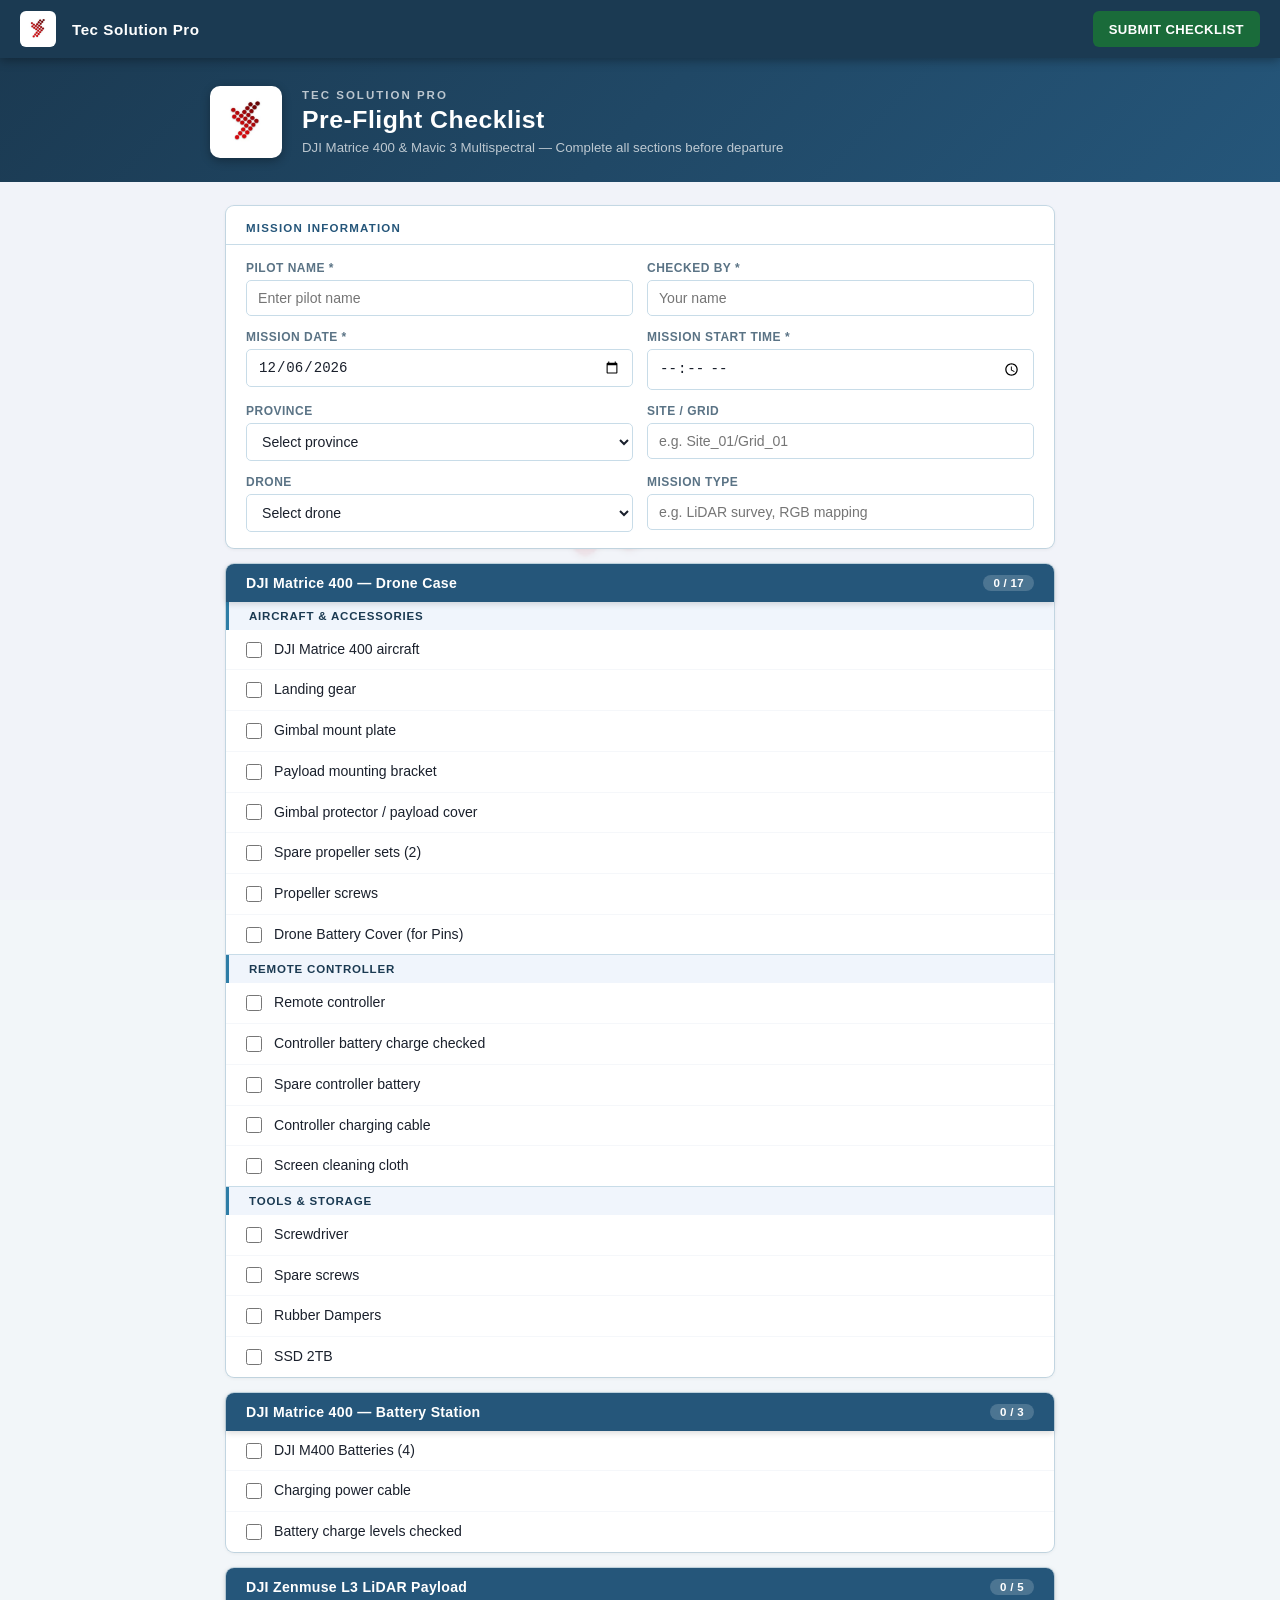
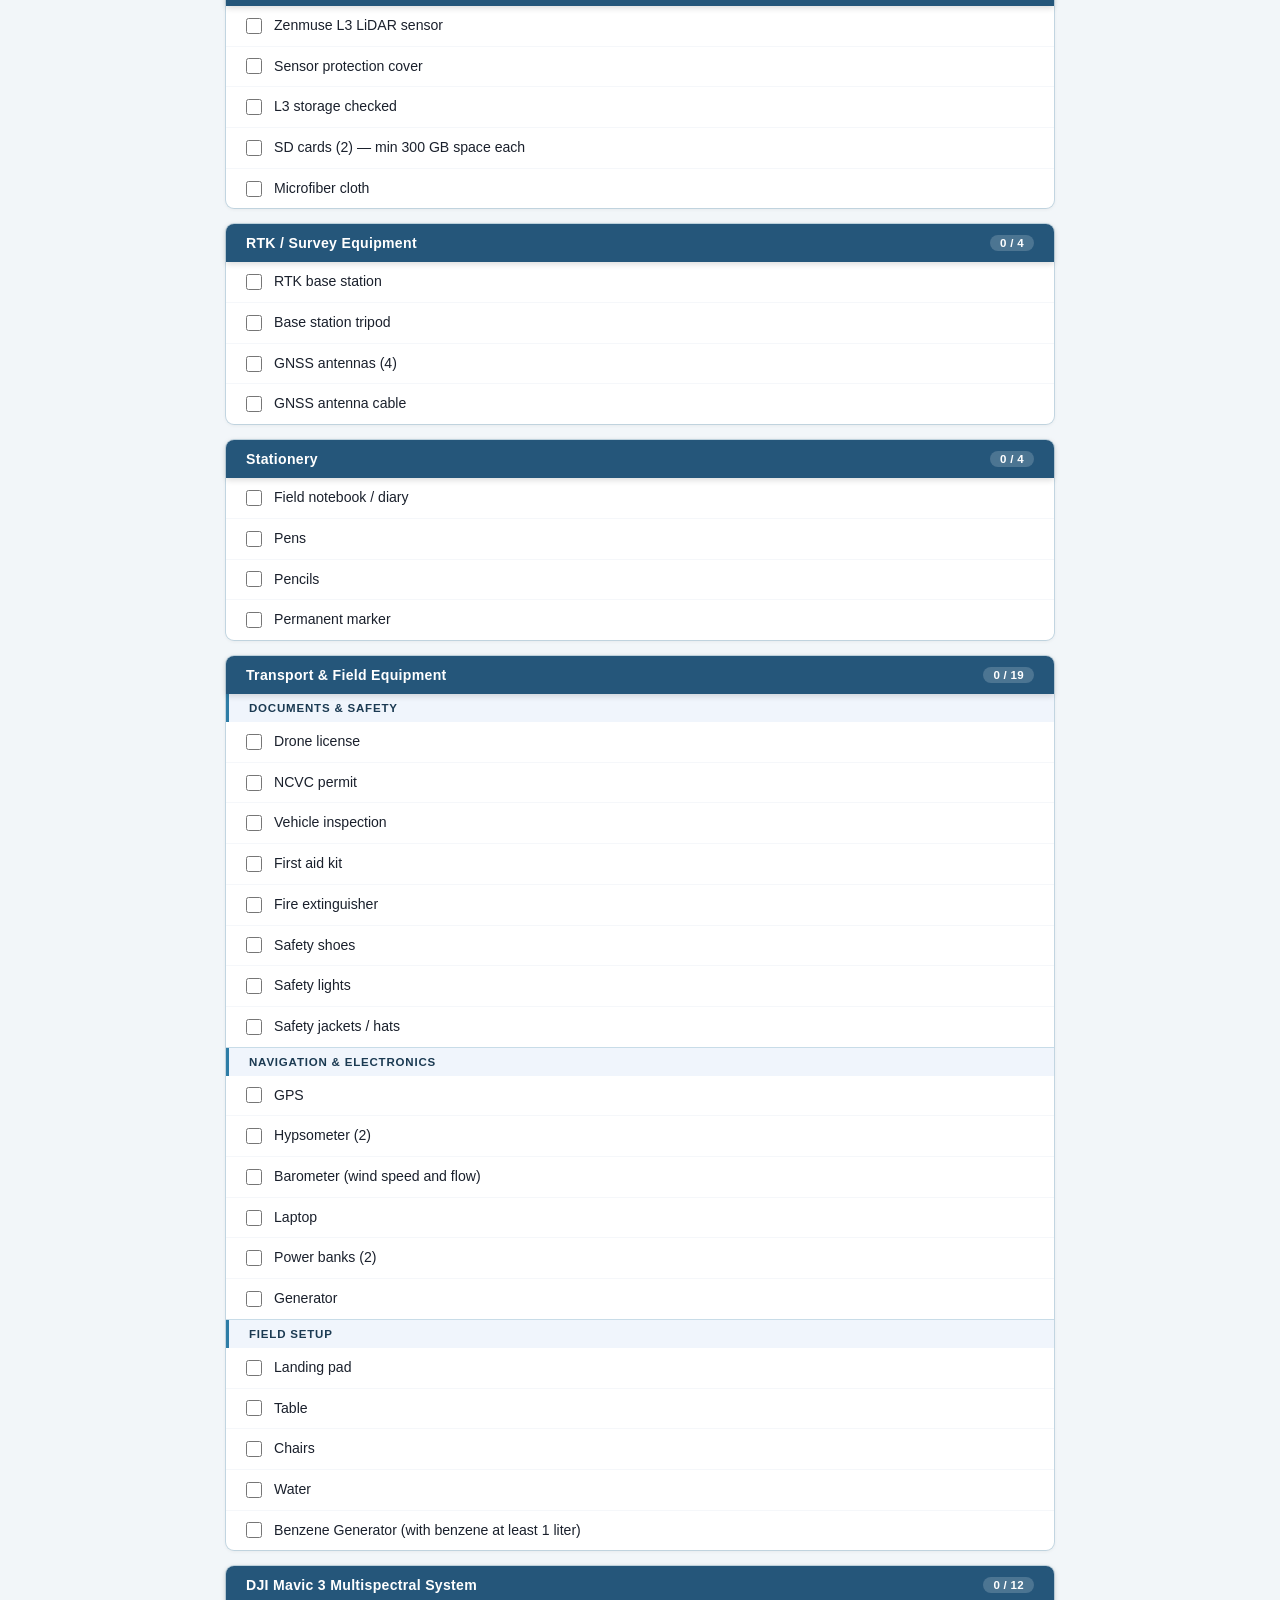
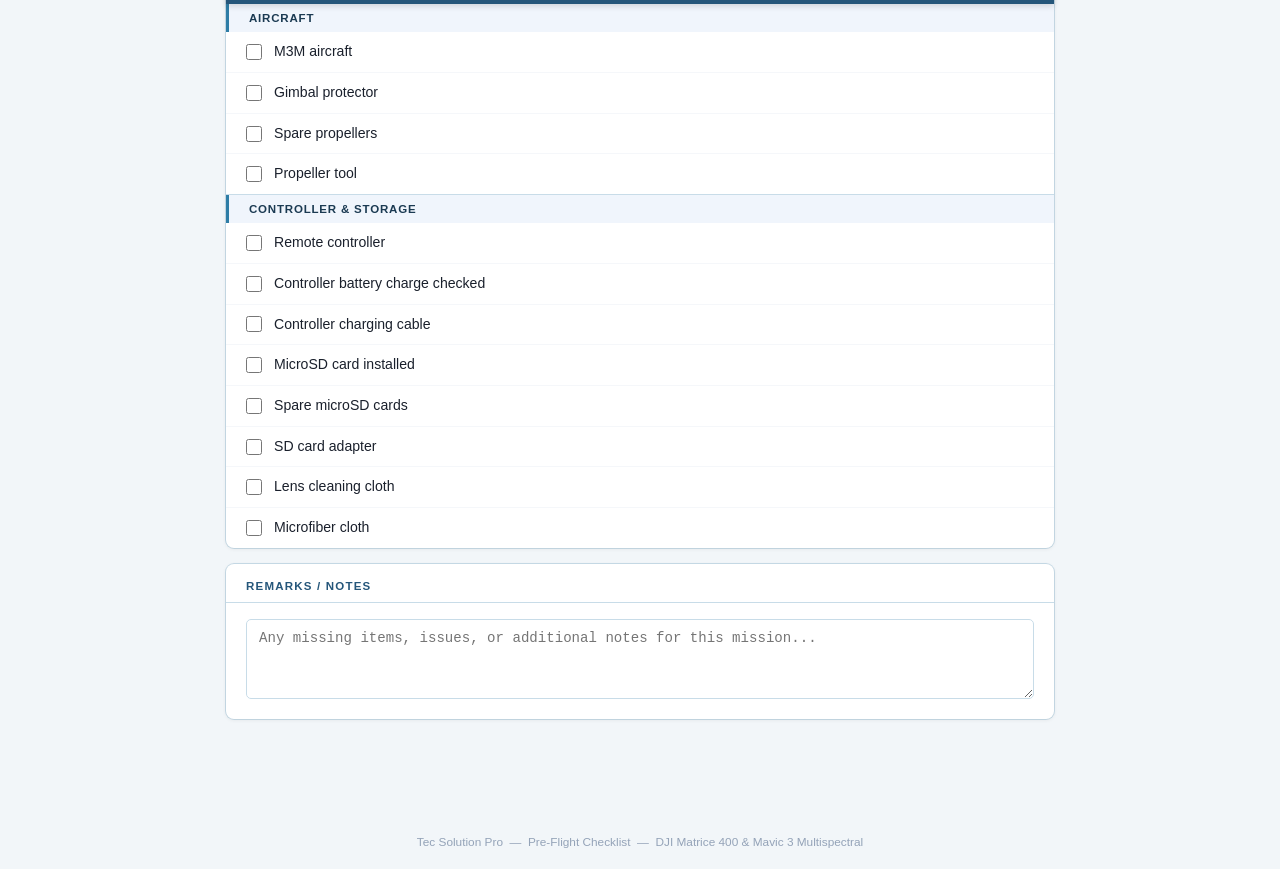
==== index.html @ 71f0ace7 "Fix ribbon submit button overflow on small screens Co-Authored-By: Claude Sonnet 4.6 <noreply@anthro" ====
<!DOCTYPE html>
<html lang="en">
<head>
  <meta charset="UTF-8" />
  <meta name="viewport" content="width=device-width, initial-scale=1.0" />
  <title>Pre-Flight Checklist — Tec Solution Pro</title>
  <style>
    *, *::before, *::after { box-sizing: border-box; margin: 0; padding: 0; }

    :root {
      --navy:   #1b3a52;
      --blue:   #25567a;
      --mid:    #2e7da6;
      --light:  #eef6fb;
      --border: #c8dce8;
      --text:   #1a202c;
      --muted:  #5a7385;
      --green:  #1e7e4a;
      --green-bg: #edfaf3;
      --white:  #ffffff;
      --bg:     #f2f6f9;
      --ribbon-h: 58px;
    }

    body {
      font-family: 'Segoe UI', Arial, sans-serif;
      background-color: var(--bg);
      background-image: url('tec_solution_pro_logo.jpg');
      background-repeat: no-repeat;
      background-position: center center;
      background-attachment: fixed;
      background-size: 380px 380px;
      color: var(--text);
      min-height: 100vh;
      padding-top: var(--ribbon-h);
    }
    body::before {
      content: '';
      position: fixed;
      inset: 0;
      background: rgba(241,244,249,0.93);
      z-index: 0;
      pointer-events: none;
    }

    /* ── Sticky action ribbon ───────────────────────────────────────────────── */
    .ribbon {
      position: fixed;
      top: 0; left: 0; right: 0;
      height: var(--ribbon-h);
      background: var(--navy);
      display: flex;
      align-items: center;
      padding: 0 20px;
      gap: 16px;
      z-index: 1000;
      box-shadow: 0 2px 10px rgba(0,0,0,0.35);
    }
    .ribbon-logo {
      width: 36px; height: 36px;
      border-radius: 6px;
      object-fit: contain;
      background: white;
      padding: 3px;
      flex-shrink: 0;
    }
    .ribbon-company {
      color: white;
      font-size: 0.95rem;
      font-weight: 700;
      letter-spacing: 0.5px;
      white-space: nowrap;
      overflow: hidden;
      text-overflow: ellipsis;
      min-width: 0;
    }
    .ribbon-spacer { flex: 1; min-width: 8px; }
    .ribbon-submit-btn {
      background: #1a6b3a;
      color: white;
      border: none;
      border-radius: 6px;
      padding: 0 16px;
      height: 36px;
      font-size: 0.82rem;
      font-weight: 700;
      letter-spacing: 0.4px;
      cursor: pointer;
      white-space: nowrap;
      transition: background 0.2s;
      flex-shrink: 0;
      text-transform: uppercase;
    }
    .ribbon-submit-btn:hover   { background: #145a30; }
    .ribbon-submit-btn:disabled { background: #475569; cursor: not-allowed; }
    @media (max-width: 480px) {
      .ribbon { padding: 0 12px; gap: 10px; }
      .ribbon-company { display: none; }
      .ribbon-submit-btn { font-size: 0.75rem; padding: 0 12px; }
    }

    /* ── Page header ────────────────────────────────────────────────────────── */
    header {
      background: linear-gradient(135deg, var(--navy) 0%, var(--blue) 100%);
      color: white;
      padding: 28px 24px 24px;
      position: relative;
      z-index: 1;
    }
    .header-inner {
      max-width: 860px;
      margin: 0 auto;
      display: flex;
      align-items: center;
      gap: 20px;
    }
    .header-logo {
      width: 72px; height: 72px;
      border-radius: 10px;
      object-fit: contain;
      background: white;
      padding: 5px;
      box-shadow: 0 3px 10px rgba(0,0,0,0.3);
      flex-shrink: 0;
    }
    .header-text {}
    .header-company {
      font-size: 0.72rem;
      text-transform: uppercase;
      letter-spacing: 2px;
      opacity: 0.7;
      margin-bottom: 4px;
      font-weight: 600;
    }
    .header-title {
      font-size: 1.55rem;
      font-weight: 700;
      letter-spacing: 0.5px;
      line-height: 1.2;
    }
    .header-sub {
      font-size: 0.83rem;
      opacity: 0.7;
      margin-top: 5px;
    }

    /* ── Layout ─────────────────────────────────────────────────────────────── */
    .container {
      max-width: 860px;
      margin: 24px auto;
      padding: 0 16px 56px;
      position: relative;
      z-index: 1;
    }

    /* ── Cards ──────────────────────────────────────────────────────────────── */
    .card {
      background: var(--white);
      border-radius: 8px;
      margin-bottom: 16px;
      box-shadow: 0 1px 4px rgba(0,0,0,0.07), 0 0 0 1px var(--border);
      overflow: visible;
    }
    /* clip rounded corners on first and last children instead */
    .card > :first-child { border-radius: 8px 8px 0 0; overflow: hidden; }
    .card > :last-child  { border-radius: 0 0 8px 8px; overflow: hidden; }
    .card > :only-child  { border-radius: 8px; }
    .card-title {
      font-size: 0.72rem;
      text-transform: uppercase;
      letter-spacing: 1.2px;
      color: var(--blue);
      font-weight: 700;
      padding: 16px 20px 10px;
      border-bottom: 1px solid var(--border);
    }
    .card-body { padding: 16px 20px; }

    /* ── Mission info grid ──────────────────────────────────────────────────── */
    .form-grid {
      display: grid;
      grid-template-columns: 1fr 1fr;
      gap: 14px;
    }
    @media (max-width: 560px) { .form-grid { grid-template-columns: 1fr; } }
    .form-group { display: flex; flex-direction: column; gap: 5px; }
    .form-group label {
      font-size: 0.75rem;
      font-weight: 600;
      color: var(--muted);
      text-transform: uppercase;
      letter-spacing: 0.5px;
    }
    .form-group input,
    .form-group select,
    .form-group textarea {
      padding: 9px 11px;
      border: 1.5px solid var(--border);
      border-radius: 5px;
      font-size: 0.88rem;
      color: var(--text);
      background: white;
      transition: border-color 0.15s, box-shadow 0.15s;
      width: 100%;
    }
    .form-group input:focus,
    .form-group select:focus,
    .form-group textarea:focus {
      outline: none;
      border-color: var(--mid);
      box-shadow: 0 0 0 3px rgba(37,99,168,0.1);
    }

    /* ── Section header ─────────────────────────────────────────────────────── */
    .section-header {
      background: var(--blue);
      color: white;
      padding: 11px 20px;
      font-size: 0.88rem;
      font-weight: 700;
      letter-spacing: 0.3px;
      display: flex;
      align-items: center;
      gap: 10px;
      position: sticky;
      top: var(--ribbon-h);
      z-index: 10;
      box-shadow: 0 2px 6px rgba(0,0,0,0.15);
    }
    .section-counter {
      margin-left: auto;
      background: rgba(255,255,255,0.18);
      border-radius: 20px;
      padding: 2px 10px;
      font-size: 0.72rem;
      font-weight: 600;
      letter-spacing: 0.3px;
    }
    .section-counter.complete { background: rgba(34,197,94,0.35); }

    /* ── Sub-section ────────────────────────────────────────────────────────── */
    .subsection { border-bottom: 1px solid var(--border); }
    .subsection:last-child { border-bottom: none; }
    .subsection-title {
      background: #f0f5fc;
      color: var(--navy);
      font-size: 0.72rem;
      font-weight: 700;
      text-transform: uppercase;
      letter-spacing: 0.8px;
      padding: 8px 20px;
      border-left: 3px solid var(--mid);
    }

    /* ── Checklist item ─────────────────────────────────────────────────────── */
    .check-item {
      display: flex;
      align-items: center;
      gap: 12px;
      padding: 10px 20px;
      border-bottom: 1px solid #f5f7fa;
      cursor: pointer;
      transition: background 0.1s;
      user-select: none;
    }
    .check-item:last-child { border-bottom: none; }
    .check-item:hover { background: #f8fafd; }
    .check-item input[type="checkbox"] {
      width: 16px; height: 16px;
      accent-color: var(--blue);
      cursor: pointer;
      flex-shrink: 0;
    }
    .check-item span {
      font-size: 0.88rem;
      line-height: 1.4;
      color: var(--text);
    }
    .check-item input[type="checkbox"]:checked ~ span {
      text-decoration: line-through;
      color: #94a3b8;
    }

    /* ── Remarks ────────────────────────────────────────────────────────────── */
    .remarks-card textarea {
      width: 100%;
      padding: 10px 12px;
      border: 1.5px solid var(--border);
      border-radius: 5px;
      font-size: 0.88rem;
      resize: vertical;
      min-height: 80px;
    }
    .remarks-card textarea:focus {
      outline: none;
      border-color: var(--mid);
      box-shadow: 0 0 0 3px rgba(37,99,168,0.1);
    }

    /* ── Success banner ─────────────────────────────────────────────────────── */
    #success-msg {
      display: none;
      background: var(--green-bg);
      border: 1.5px solid #86efac;
      border-radius: 8px;
      padding: 20px 24px;
      text-align: center;
      color: var(--green);
      font-weight: 600;
      font-size: 1rem;
      margin-top: 12px;
    }

    footer {
      text-align: center;
      font-size: 0.74rem;
      color: #94a3b8;
      padding: 20px;
      position: relative;
      z-index: 1;
    }
  </style>
</head>
<body>

<!-- ══════════════ STICKY RIBBON ══════════════ -->
<div class="ribbon">
  <img src="tec_solution_pro_logo.jpg" alt="Logo" class="ribbon-logo" />
  <span class="ribbon-company">Tec Solution Pro</span>
  <div class="ribbon-spacer"></div>
  <button type="button" class="ribbon-submit-btn" id="ribbon-submit-btn">Submit Checklist</button>
</div>

<!-- ══════════════ PAGE HEADER ══════════════ -->
<header>
  <div class="header-inner">
    <img src="tec_solution_pro_logo.jpg" alt="Tec Solution Pro" class="header-logo" />
    <div class="header-text">
      <div class="header-company">Tec Solution Pro</div>
      <div class="header-title">Pre-Flight Checklist</div>
      <div class="header-sub">DJI Matrice 400 &amp; Mavic 3 Multispectral — Complete all sections before departure</div>
    </div>
  </div>
</header>

<!-- ══════════════ FORM ══════════════ -->
<form id="checklist-form" action="https://formsubmit.co/ajax/msanthosh@tecsolutiongroup.com" method="POST">
<div class="container">

  <!-- Mission Info -->
  <div class="card">
    <div class="card-title">Mission Information</div>
    <div class="card-body">
      <div class="form-grid">
        <div class="form-group">
          <label for="pilot-name">Pilot Name *</label>
          <input type="text" id="pilot-name" name="pilot_name" required placeholder="Enter pilot name" />
        </div>
        <div class="form-group">
          <label for="team-member">Checked By *</label>
          <input type="text" id="team-member" name="checked_by" required placeholder="Your name" />
        </div>
        <div class="form-group">
          <label for="mission-date">Mission Date *</label>
          <input type="date" id="mission-date" name="mission_date" required />
        </div>
        <div class="form-group">
          <label for="mission-start-time">Mission Start Time *</label>
          <input type="time" id="mission-start-time" name="mission_start_time" required />
        </div>
        <div class="form-group">
          <label for="province">Province</label>
          <select id="province" name="province">
            <option value="">Select province</option>
            <option>Riyadh</option>
            <option>Makkah (Mecca)</option>
            <option>Madinah (Medina)</option>
            <option>Eastern Province</option>
            <option>Asir</option>
            <option>Tabuk</option>
            <option>Hail</option>
            <option>Northern Borders</option>
            <option>Jizan</option>
            <option>Najran</option>
            <option>Al-Bahah</option>
            <option>Al-Jawf</option>
            <option>Al-Qassim</option>
          </select>
        </div>
        <div class="form-group">
          <label for="site-grid">Site / Grid</label>
          <input type="text" id="site-grid" name="site_grid" placeholder="e.g. Site_01/Grid_01" />
        </div>
        <div class="form-group">
          <label for="drone-type">Drone</label>
          <select id="drone-type" name="drone_type">
            <option value="">Select drone</option>
            <option>DJI Matrice 400</option>
            <option>DJI Mavic 3 Multispectral</option>
            <option>Both</option>
          </select>
        </div>
        <div class="form-group">
          <label for="mission-type">Mission Type</label>
          <input type="text" id="mission-type" name="mission_type" placeholder="e.g. LiDAR survey, RGB mapping" />
        </div>
      </div>
    </div>
  </div>

  <!-- SECTION 1: DJI Matrice 400 -->
  <div class="card">
    <div class="section-header">
      DJI Matrice 400 — Drone Case
      <span class="section-counter" id="ctr-m400">0/0</span>
    </div>
    <div class="subsection">
      <div class="subsection-title">Aircraft &amp; Accessories</div>
      <label class="check-item"><input type="checkbox" name="m400_aircraft" value="checked" /><span>DJI Matrice 400 aircraft</span></label>
      <label class="check-item"><input type="checkbox" name="m400_landing_gear" value="checked" /><span>Landing gear</span></label>
      <label class="check-item"><input type="checkbox" name="m400_gimbal_mount" value="checked" /><span>Gimbal mount plate</span></label>
      <label class="check-item"><input type="checkbox" name="m400_payload_bracket" value="checked" /><span>Payload mounting bracket</span></label>
      <label class="check-item"><input type="checkbox" name="m400_gimbal_protector" value="checked" /><span>Gimbal protector / payload cover</span></label>
      <label class="check-item"><input type="checkbox" name="m400_spare_props" value="checked" /><span>Spare propeller sets (2)</span></label>
      <label class="check-item"><input type="checkbox" name="m400_prop_screws" value="checked" /><span>Propeller screws</span></label>
      <label class="check-item"><input type="checkbox" name="m400_battery_cover" value="checked" /><span>Drone Battery Cover (for Pins)</span></label>
    </div>
    <div class="subsection">
      <div class="subsection-title">Remote Controller</div>
      <label class="check-item"><input type="checkbox" name="m400_rc" value="checked" /><span>Remote controller</span></label>
      <label class="check-item"><input type="checkbox" name="m400_rc_batt_checked" value="checked" /><span>Controller battery charge checked</span></label>
      <label class="check-item"><input type="checkbox" name="m400_rc_spare_batt" value="checked" /><span>Spare controller battery</span></label>
      <label class="check-item"><input type="checkbox" name="m400_rc_cable" value="checked" /><span>Controller charging cable</span></label>
      <label class="check-item"><input type="checkbox" name="m400_screen_cloth" value="checked" /><span>Screen cleaning cloth</span></label>
    </div>
    <div class="subsection">
      <div class="subsection-title">Tools &amp; Storage</div>
      <label class="check-item"><input type="checkbox" name="m400_screwdriver" value="checked" /><span>Screwdriver</span></label>
      <label class="check-item"><input type="checkbox" name="m400_spare_screws" value="checked" /><span>Spare screws</span></label>
      <label class="check-item"><input type="checkbox" name="m400_dampers" value="checked" /><span>Rubber Dampers</span></label>
      <label class="check-item"><input type="checkbox" name="m400_ssd" value="checked" /><span>SSD 2TB</span></label>
    </div>
  </div>

  <!-- SECTION 2: Battery Station -->
  <div class="card">
    <div class="section-header">
      DJI Matrice 400 — Battery Station
      <span class="section-counter" id="ctr-batt">0/0</span>
    </div>
    <label class="check-item"><input type="checkbox" name="batt_m400_batteries" value="checked" /><span>DJI M400 Batteries (4)</span></label>
    <label class="check-item"><input type="checkbox" name="batt_power_cable" value="checked" /><span>Charging power cable</span></label>
    <label class="check-item"><input type="checkbox" name="batt_charge_checked" value="checked" /><span>Battery charge levels checked</span></label>
  </div>

  <!-- SECTION 3: Zenmuse L3 -->
  <div class="card">
    <div class="section-header">
      DJI Zenmuse L3 LiDAR Payload
      <span class="section-counter" id="ctr-l3">0/0</span>
    </div>
    <label class="check-item"><input type="checkbox" name="l3_sensor" value="checked" /><span>Zenmuse L3 LiDAR sensor</span></label>
    <label class="check-item"><input type="checkbox" name="l3_cover" value="checked" /><span>Sensor protection cover</span></label>
    <label class="check-item"><input type="checkbox" name="l3_storage_checked" value="checked" /><span>L3 storage checked</span></label>
    <label class="check-item"><input type="checkbox" name="l3_sdcards" value="checked" /><span>SD cards (2) — min 300 GB space each</span></label>
    <label class="check-item"><input type="checkbox" name="l3_cloth" value="checked" /><span>Microfiber cloth</span></label>
  </div>

  <!-- SECTION 4: RTK -->
  <div class="card">
    <div class="section-header">
      RTK / Survey Equipment
      <span class="section-counter" id="ctr-rtk">0/0</span>
    </div>
    <label class="check-item"><input type="checkbox" name="rtk_base" value="checked" /><span>RTK base station</span></label>
    <label class="check-item"><input type="checkbox" name="rtk_tripod" value="checked" /><span>Base station tripod</span></label>
    <label class="check-item"><input type="checkbox" name="rtk_antennas" value="checked" /><span>GNSS antennas (4)</span></label>
    <label class="check-item"><input type="checkbox" name="rtk_cable" value="checked" /><span>GNSS antenna cable</span></label>
  </div>

  <!-- SECTION 5: Stationery -->
  <div class="card">
    <div class="section-header">
      Stationery
      <span class="section-counter" id="ctr-stat">0/0</span>
    </div>
    <label class="check-item"><input type="checkbox" name="stat_notebook" value="checked" /><span>Field notebook / diary</span></label>
    <label class="check-item"><input type="checkbox" name="stat_pens" value="checked" /><span>Pens</span></label>
    <label class="check-item"><input type="checkbox" name="stat_pencils" value="checked" /><span>Pencils</span></label>
    <label class="check-item"><input type="checkbox" name="stat_marker" value="checked" /><span>Permanent marker</span></label>
  </div>

  <!-- SECTION 6: Transport -->
  <div class="card">
    <div class="section-header">
      Transport &amp; Field Equipment
      <span class="section-counter" id="ctr-trans">0/0</span>
    </div>
    <div class="subsection">
      <div class="subsection-title">Documents &amp; Safety</div>
      <label class="check-item"><input type="checkbox" name="trans_drone_license" value="checked" /><span>Drone license</span></label>
      <label class="check-item"><input type="checkbox" name="trans_ncvc_permit" value="checked" /><span>NCVC permit</span></label>
      <label class="check-item"><input type="checkbox" name="trans_vehicle_inspection" value="checked" /><span>Vehicle inspection</span></label>
      <label class="check-item"><input type="checkbox" name="trans_first_aid" value="checked" /><span>First aid kit</span></label>
      <label class="check-item"><input type="checkbox" name="trans_fire_ext" value="checked" /><span>Fire extinguisher</span></label>
      <label class="check-item"><input type="checkbox" name="trans_safety_shoes" value="checked" /><span>Safety shoes</span></label>
      <label class="check-item"><input type="checkbox" name="trans_safety_lights" value="checked" /><span>Safety lights</span></label>
      <label class="check-item"><input type="checkbox" name="trans_safety_jacket" value="checked" /><span>Safety jackets / hats</span></label>
    </div>
    <div class="subsection">
      <div class="subsection-title">Navigation &amp; Electronics</div>
      <label class="check-item"><input type="checkbox" name="trans_gps" value="checked" /><span>GPS</span></label>
      <label class="check-item"><input type="checkbox" name="trans_hypsometer" value="checked" /><span>Hypsometer (2)</span></label>
      <label class="check-item"><input type="checkbox" name="trans_barometer" value="checked" /><span>Barometer (wind speed and flow)</span></label>
      <label class="check-item"><input type="checkbox" name="trans_laptop" value="checked" /><span>Laptop</span></label>
      <label class="check-item"><input type="checkbox" name="trans_power_banks" value="checked" /><span>Power banks (2)</span></label>
      <label class="check-item"><input type="checkbox" name="trans_generator" value="checked" /><span>Generator</span></label>
    </div>
    <div class="subsection">
      <div class="subsection-title">Field Setup</div>
      <label class="check-item"><input type="checkbox" name="trans_landing_pad" value="checked" /><span>Landing pad</span></label>
      <label class="check-item"><input type="checkbox" name="trans_table" value="checked" /><span>Table</span></label>
      <label class="check-item"><input type="checkbox" name="trans_chairs" value="checked" /><span>Chairs</span></label>
      <label class="check-item"><input type="checkbox" name="trans_water" value="checked" /><span>Water</span></label>
      <label class="check-item"><input type="checkbox" name="trans_benzene_generator" value="checked" /><span>Benzene Generator (with benzene at least 1 liter)</span></label>
    </div>
  </div>

  <!-- SECTION 7: Mavic 3 Multispectral -->
  <div class="card">
    <div class="section-header">
      DJI Mavic 3 Multispectral System
      <span class="section-counter" id="ctr-m3m">0/0</span>
    </div>
    <div class="subsection">
      <div class="subsection-title">Aircraft</div>
      <label class="check-item"><input type="checkbox" name="m3m_aircraft" value="checked" /><span>M3M aircraft</span></label>
      <label class="check-item"><input type="checkbox" name="m3m_gimbal_protector" value="checked" /><span>Gimbal protector</span></label>
      <label class="check-item"><input type="checkbox" name="m3m_spare_props" value="checked" /><span>Spare propellers</span></label>
      <label class="check-item"><input type="checkbox" name="m3m_prop_tool" value="checked" /><span>Propeller tool</span></label>
    </div>
    <div class="subsection">
      <div class="subsection-title">Controller &amp; Storage</div>
      <label class="check-item"><input type="checkbox" name="m3m_rc" value="checked" /><span>Remote controller</span></label>
      <label class="check-item"><input type="checkbox" name="m3m_rc_batt_checked" value="checked" /><span>Controller battery charge checked</span></label>
      <label class="check-item"><input type="checkbox" name="m3m_rc_cable" value="checked" /><span>Controller charging cable</span></label>
      <label class="check-item"><input type="checkbox" name="m3m_microsd_installed" value="checked" /><span>MicroSD card installed</span></label>
      <label class="check-item"><input type="checkbox" name="m3m_spare_microsd" value="checked" /><span>Spare microSD cards</span></label>
      <label class="check-item"><input type="checkbox" name="m3m_sd_adapter" value="checked" /><span>SD card adapter</span></label>
      <label class="check-item"><input type="checkbox" name="m3m_lens_cloth" value="checked" /><span>Lens cleaning cloth</span></label>
      <label class="check-item"><input type="checkbox" name="m3m_microfiber" value="checked" /><span>Microfiber cloth</span></label>
    </div>
  </div>

  <!-- Remarks -->
  <div class="card remarks-card">
    <div class="card-title">Remarks / Notes</div>
    <div class="card-body">
      <textarea name="remarks" placeholder="Any missing items, issues, or additional notes for this mission..."></textarea>
    </div>
  </div>

  <div id="success-msg">Checklist submitted successfully. Safe flying.</div>

</div><!-- /container -->
</form>

<footer>Tec Solution Pro &nbsp;&mdash;&nbsp; Pre-Flight Checklist &nbsp;&mdash;&nbsp; DJI Matrice 400 &amp; Mavic 3 Multispectral</footer>

<script>
  const allBoxes = document.querySelectorAll('input[type="checkbox"]');

  function updateProgress() {}

  const sectionDefs = [
    { ctr: 'ctr-m400',  idx: 1 },
    { ctr: 'ctr-batt',  idx: 2 },
    { ctr: 'ctr-l3',    idx: 3 },
    { ctr: 'ctr-rtk',   idx: 4 },
    { ctr: 'ctr-stat',  idx: 5 },
    { ctr: 'ctr-trans', idx: 6 },
    { ctr: 'ctr-m3m',   idx: 7 },
  ];

  const cards = document.querySelectorAll('.card');

  function updateSectionCounters() {
    sectionDefs.forEach(({ ctr, idx }) => {
      const el   = document.getElementById(ctr);
      const card = cards[idx];
      if (!el || !card) return;
      const boxes   = card.querySelectorAll('input[type="checkbox"]');
      const checked = card.querySelectorAll('input[type="checkbox"]:checked');
      el.textContent = `${checked.length} / ${boxes.length}`;
      el.className = 'section-counter' + (checked.length === boxes.length && boxes.length > 0 ? ' complete' : '');
    });
  }

  allBoxes.forEach(cb => cb.addEventListener('change', () => {
    updateProgress();
    updateSectionCounters();
  }));

  updateProgress();
  updateSectionCounters();

  document.getElementById('mission-date').value = new Date().toISOString().split('T')[0];

  // Submit handler (ribbon button triggers form submit)
  document.getElementById('ribbon-submit-btn').addEventListener('click', () => {
    document.getElementById('checklist-form').dispatchEvent(new Event('submit', { cancelable: true, bubbles: true }));
  });

  const form = document.getElementById('checklist-form');
  form.addEventListener('submit', async function(e) {
    e.preventDefault();
    const btn = document.getElementById('ribbon-submit-btn');
    btn.textContent = 'Submitting...';
    btn.disabled = true;

    const data = {};
    new FormData(form).forEach((val, key) => {
      data[key] = data[key] ? data[key] + ', ' + val : val;
    });
    data['_subject'] = 'Pre-Flight Checklist — ' + (data['site_grid'] || '') + ' | ' + (data['mission_date'] || '');
    data['_template'] = 'table';
    data['_captcha']  = 'false';

    try {
      const res  = await fetch(form.action, {
        method: 'POST',
        body: JSON.stringify(data),
        headers: { 'Content-Type': 'application/json', 'Accept': 'application/json' }
      });
      const json = await res.json();
      if (json.success === 'true' || json.success === true || res.ok) {
        document.getElementById('success-msg').style.display = 'block';
        btn.textContent = 'Submitted';
        window.scrollTo({ top: document.body.scrollHeight, behavior: 'smooth' });
      } else {
        btn.textContent = 'Submission Failed — Retry';
        btn.disabled = false;
      }
    } catch {
      btn.textContent = 'Network Error — Retry';
      btn.disabled = false;
    }
  });
</script>
</body>
</html>
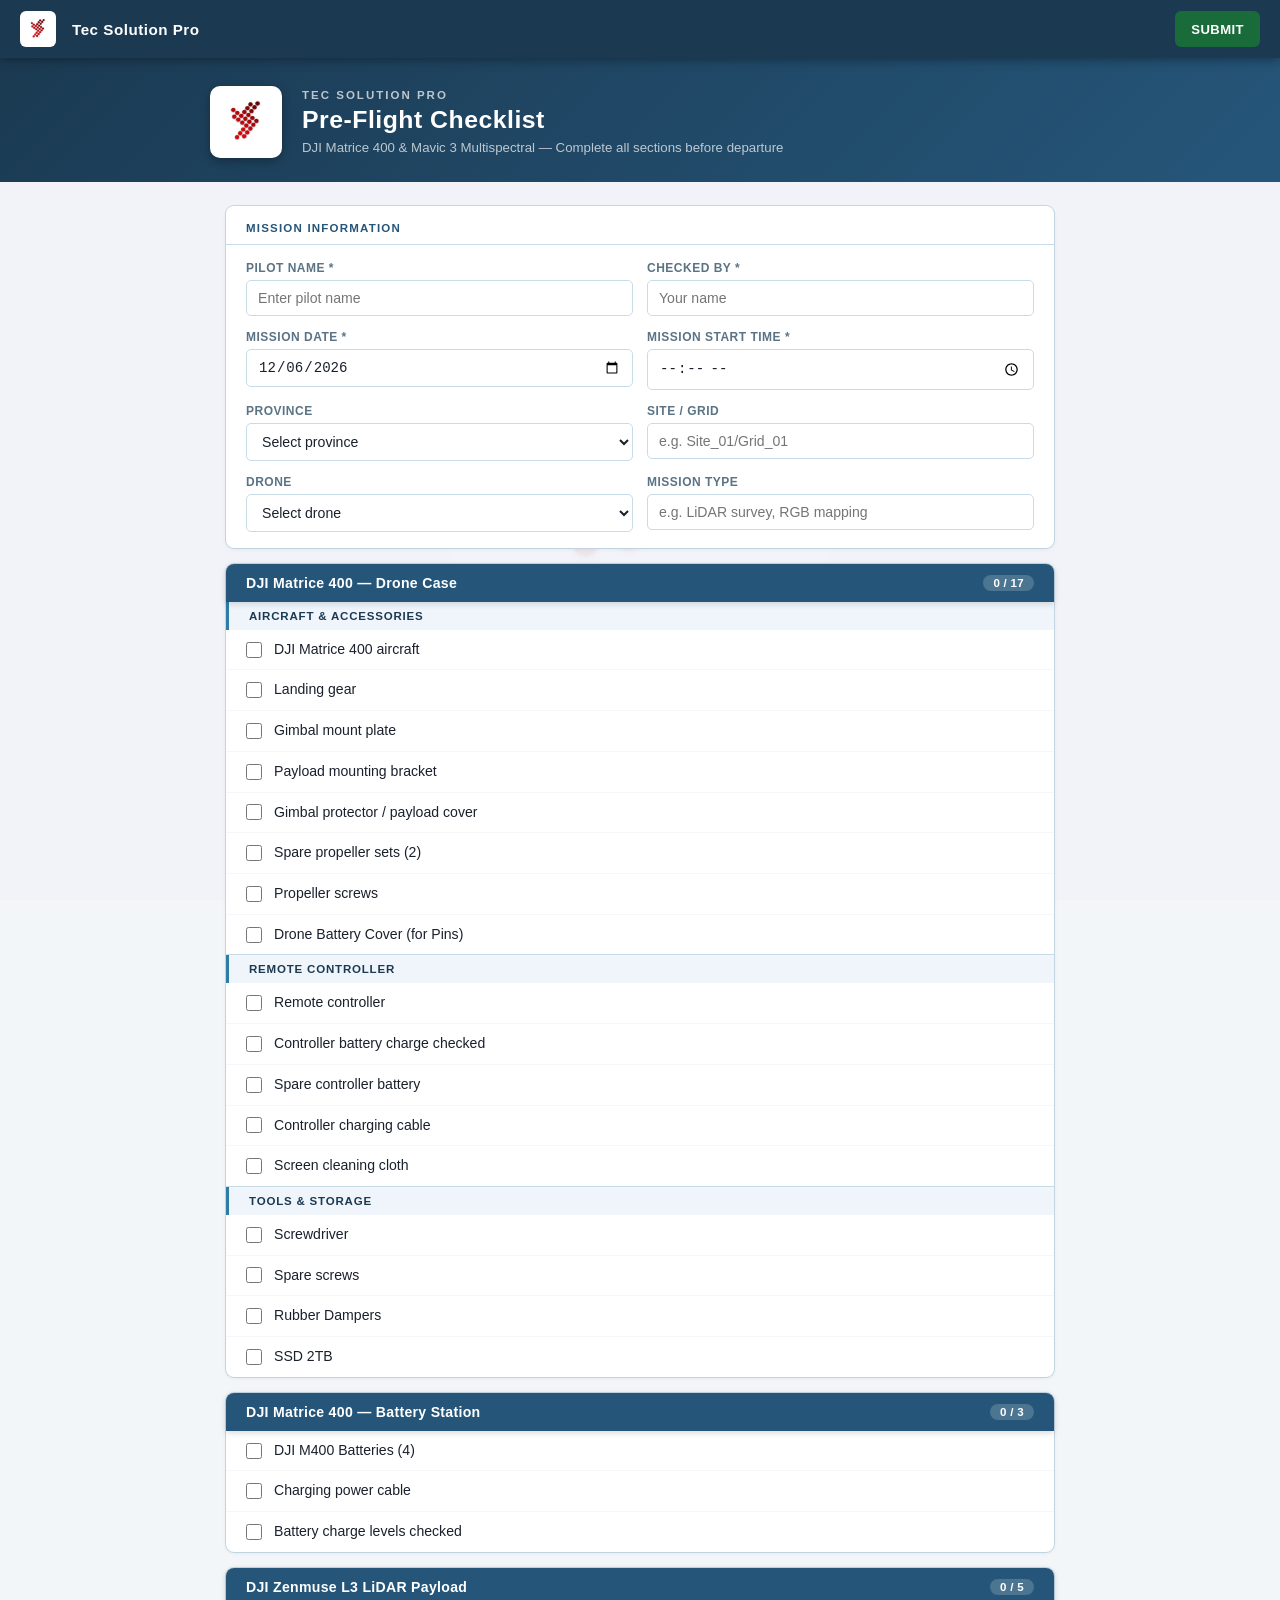
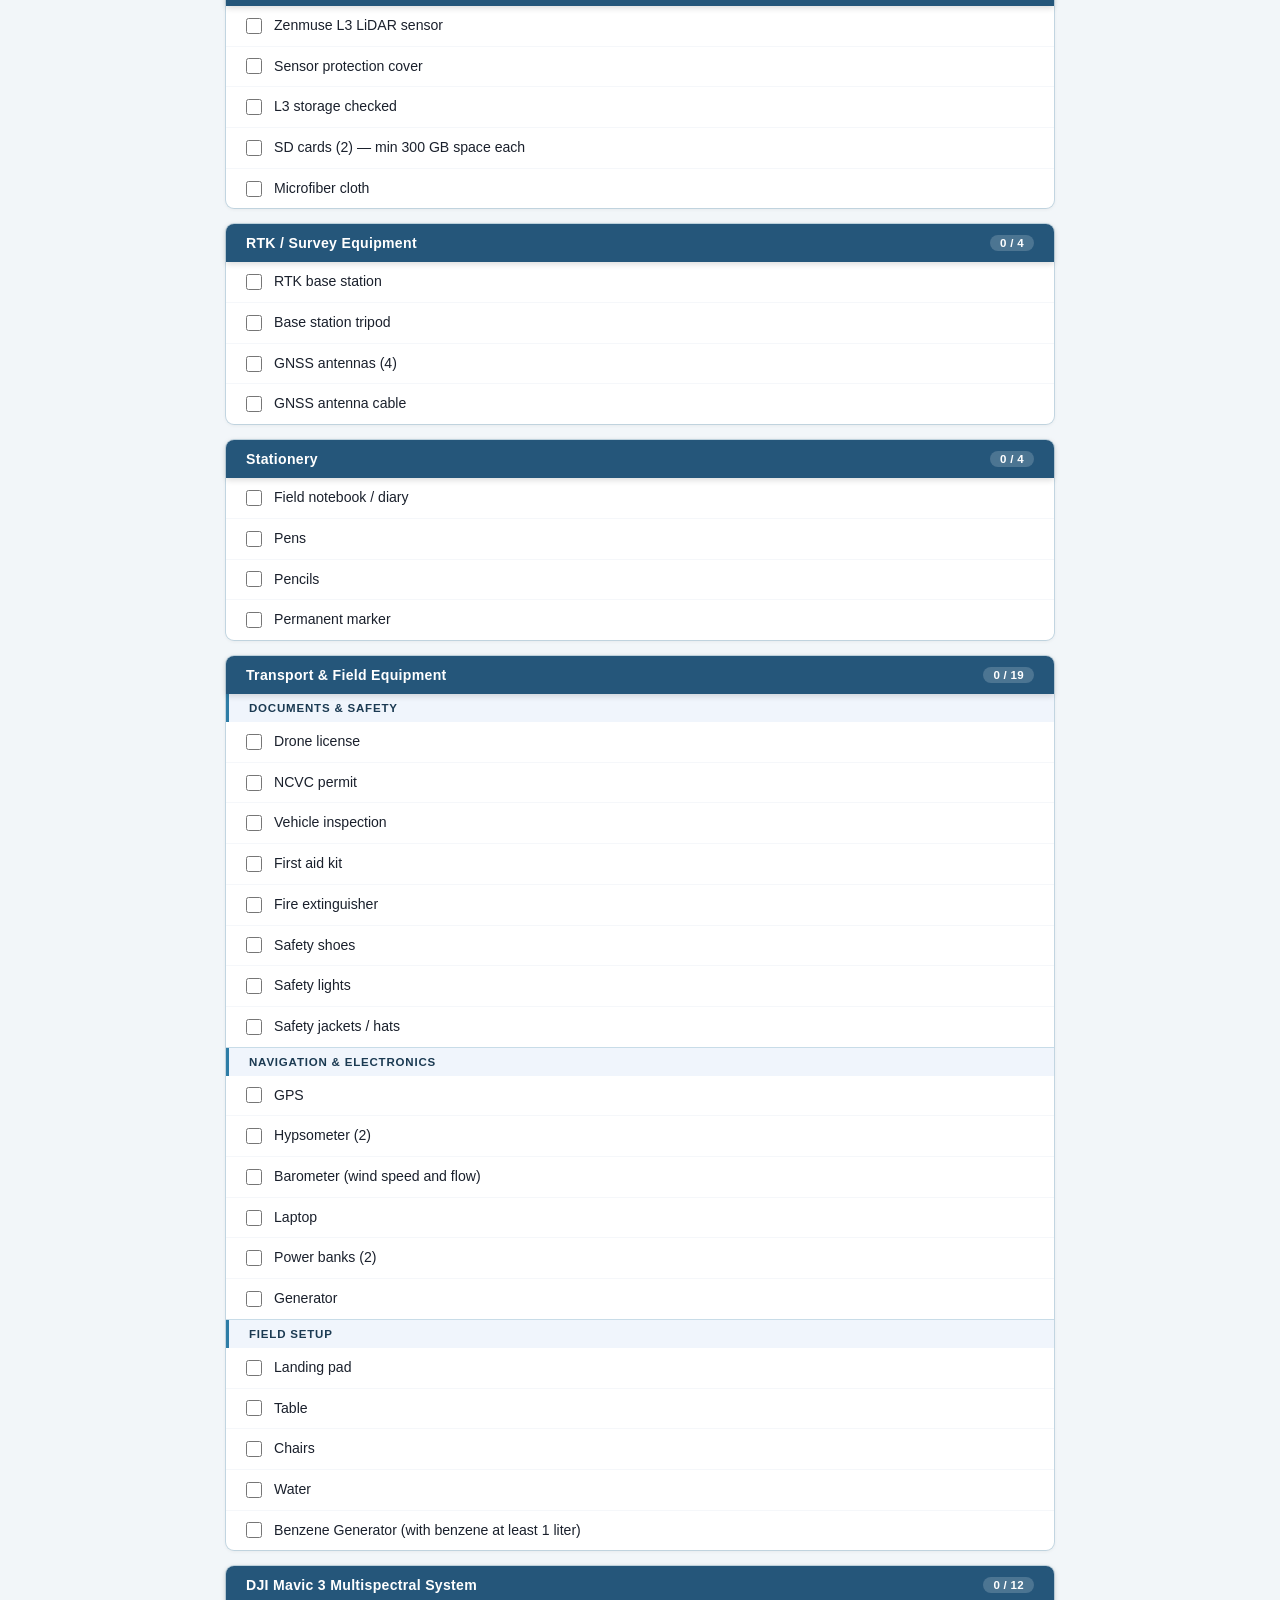
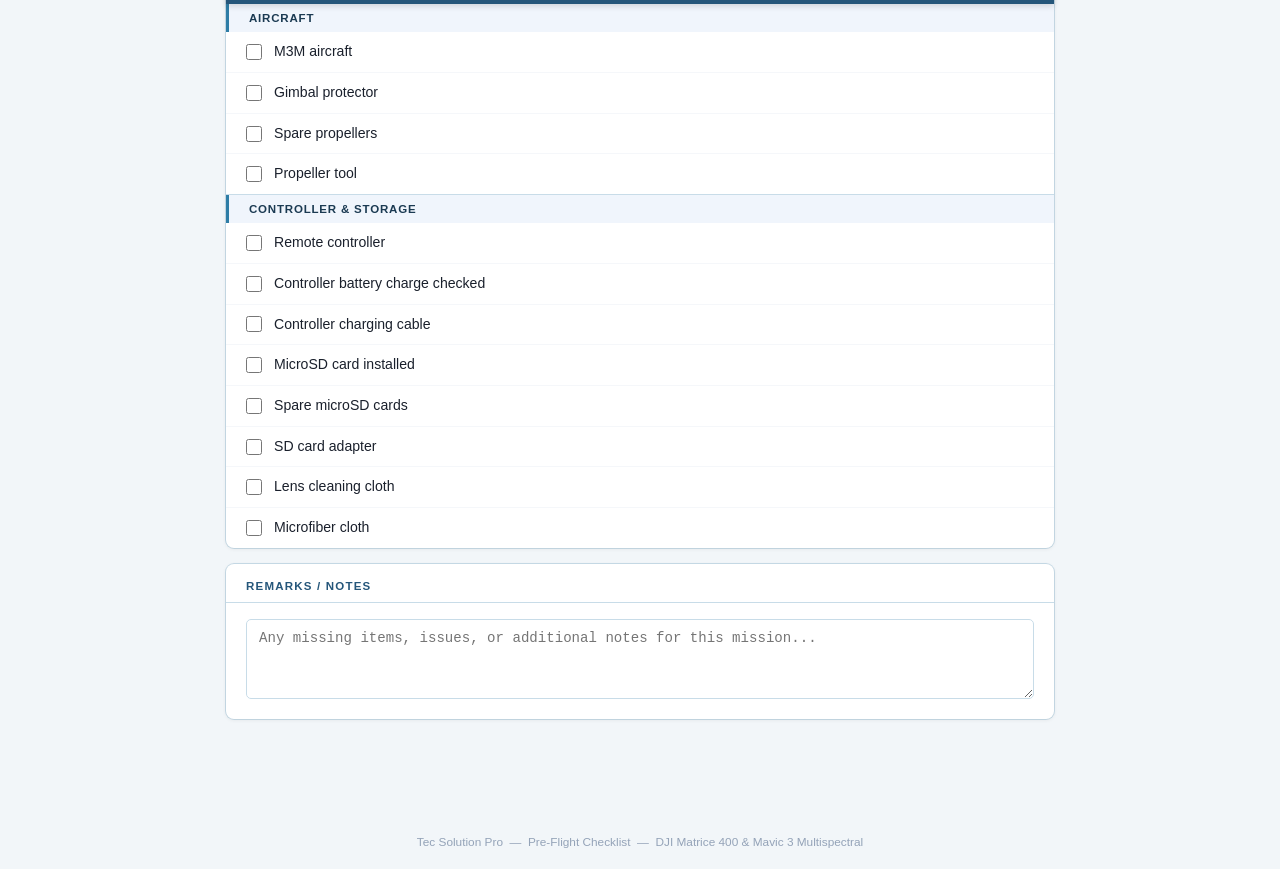
==== commit e44cbe12: "Shorten ribbon button label to Submit; retain company name Co-Authored-By: Claude Sonnet 4.6 <norepl" ====
--- a/index.html
+++ b/index.html
@@ -95,7 +95,6 @@
     .ribbon-submit-btn:disabled { background: #475569; cursor: not-allowed; }
     @media (max-width: 480px) {
       .ribbon { padding: 0 12px; gap: 10px; }
-      .ribbon-company { display: none; }
       .ribbon-submit-btn { font-size: 0.75rem; padding: 0 12px; }
     }
 
@@ -328,7 +327,7 @@
   <img src="tec_solution_pro_logo.jpg" alt="Logo" class="ribbon-logo" />
   <span class="ribbon-company">Tec Solution Pro</span>
   <div class="ribbon-spacer"></div>
-  <button type="button" class="ribbon-submit-btn" id="ribbon-submit-btn">Submit Checklist</button>
+  <button type="button" class="ribbon-submit-btn" id="ribbon-submit-btn">Submit</button>
 </div>
 
 <!-- ══════════════ PAGE HEADER ══════════════ -->
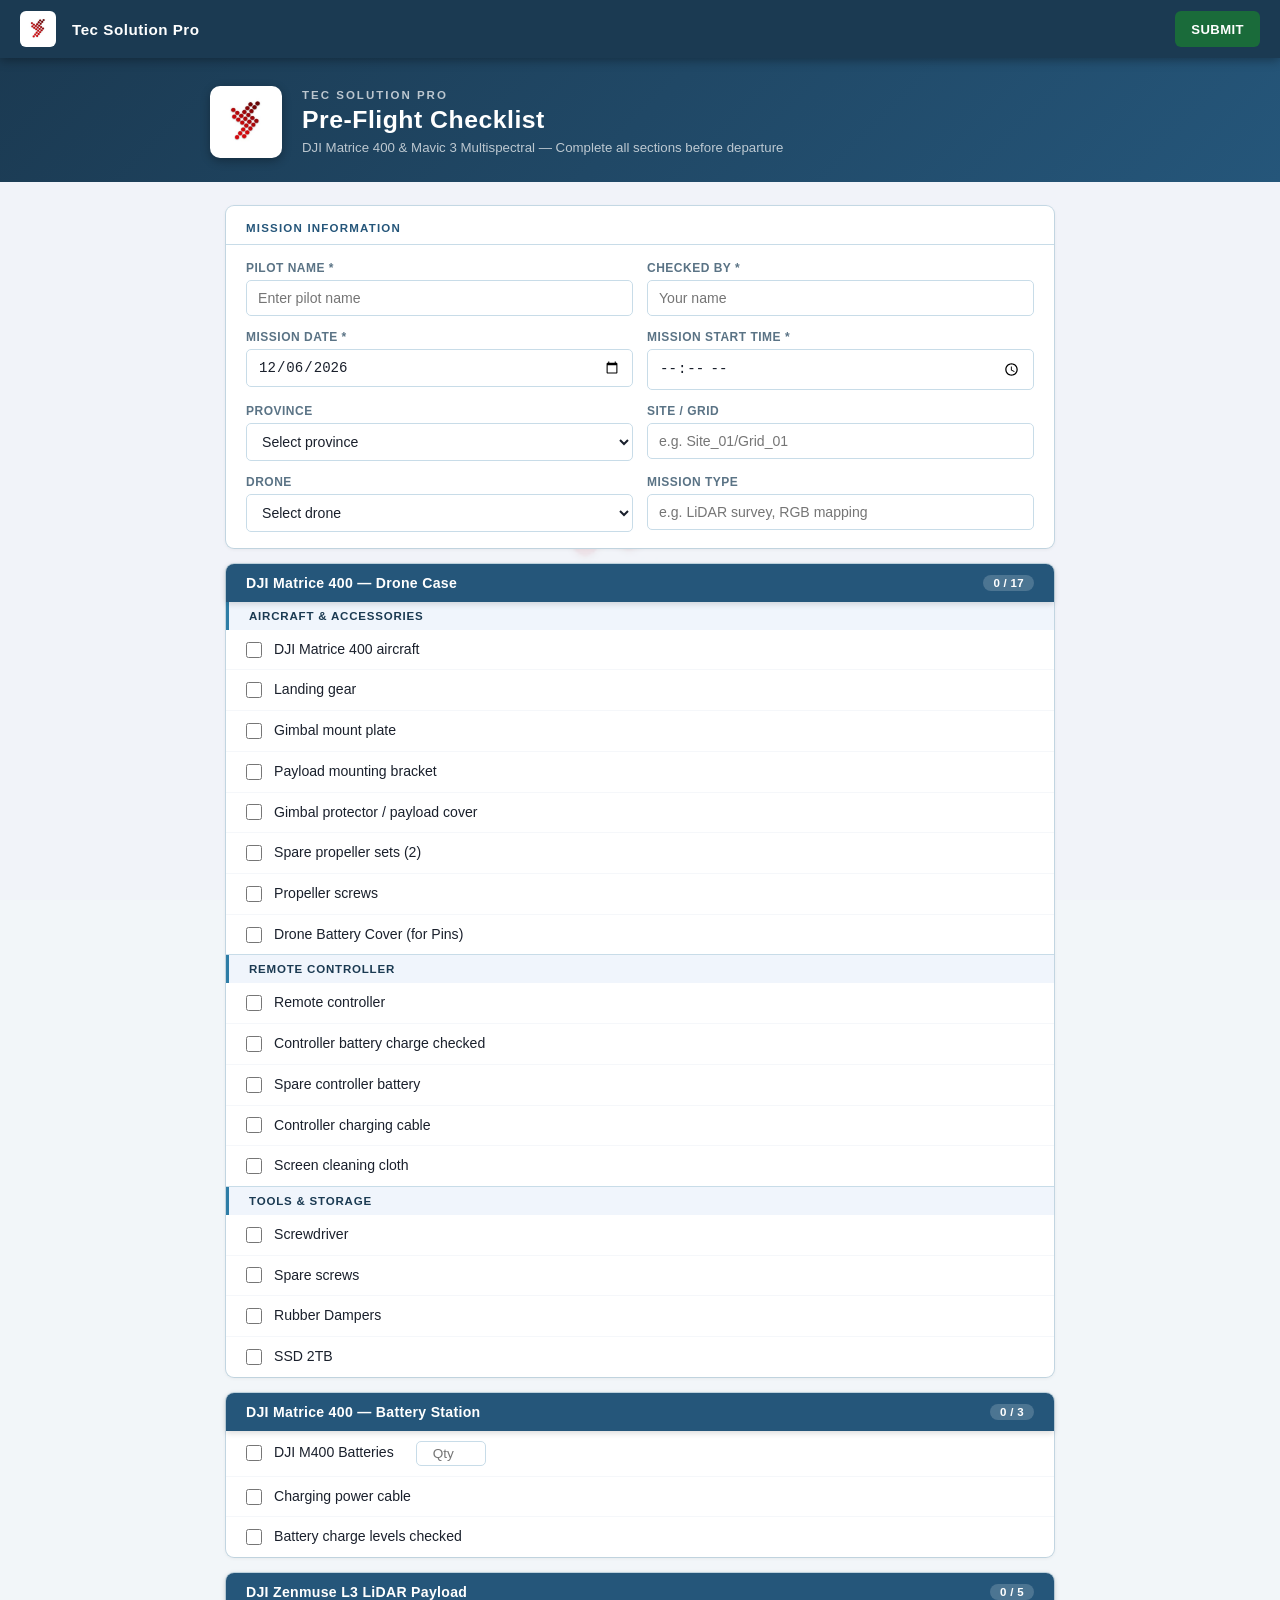
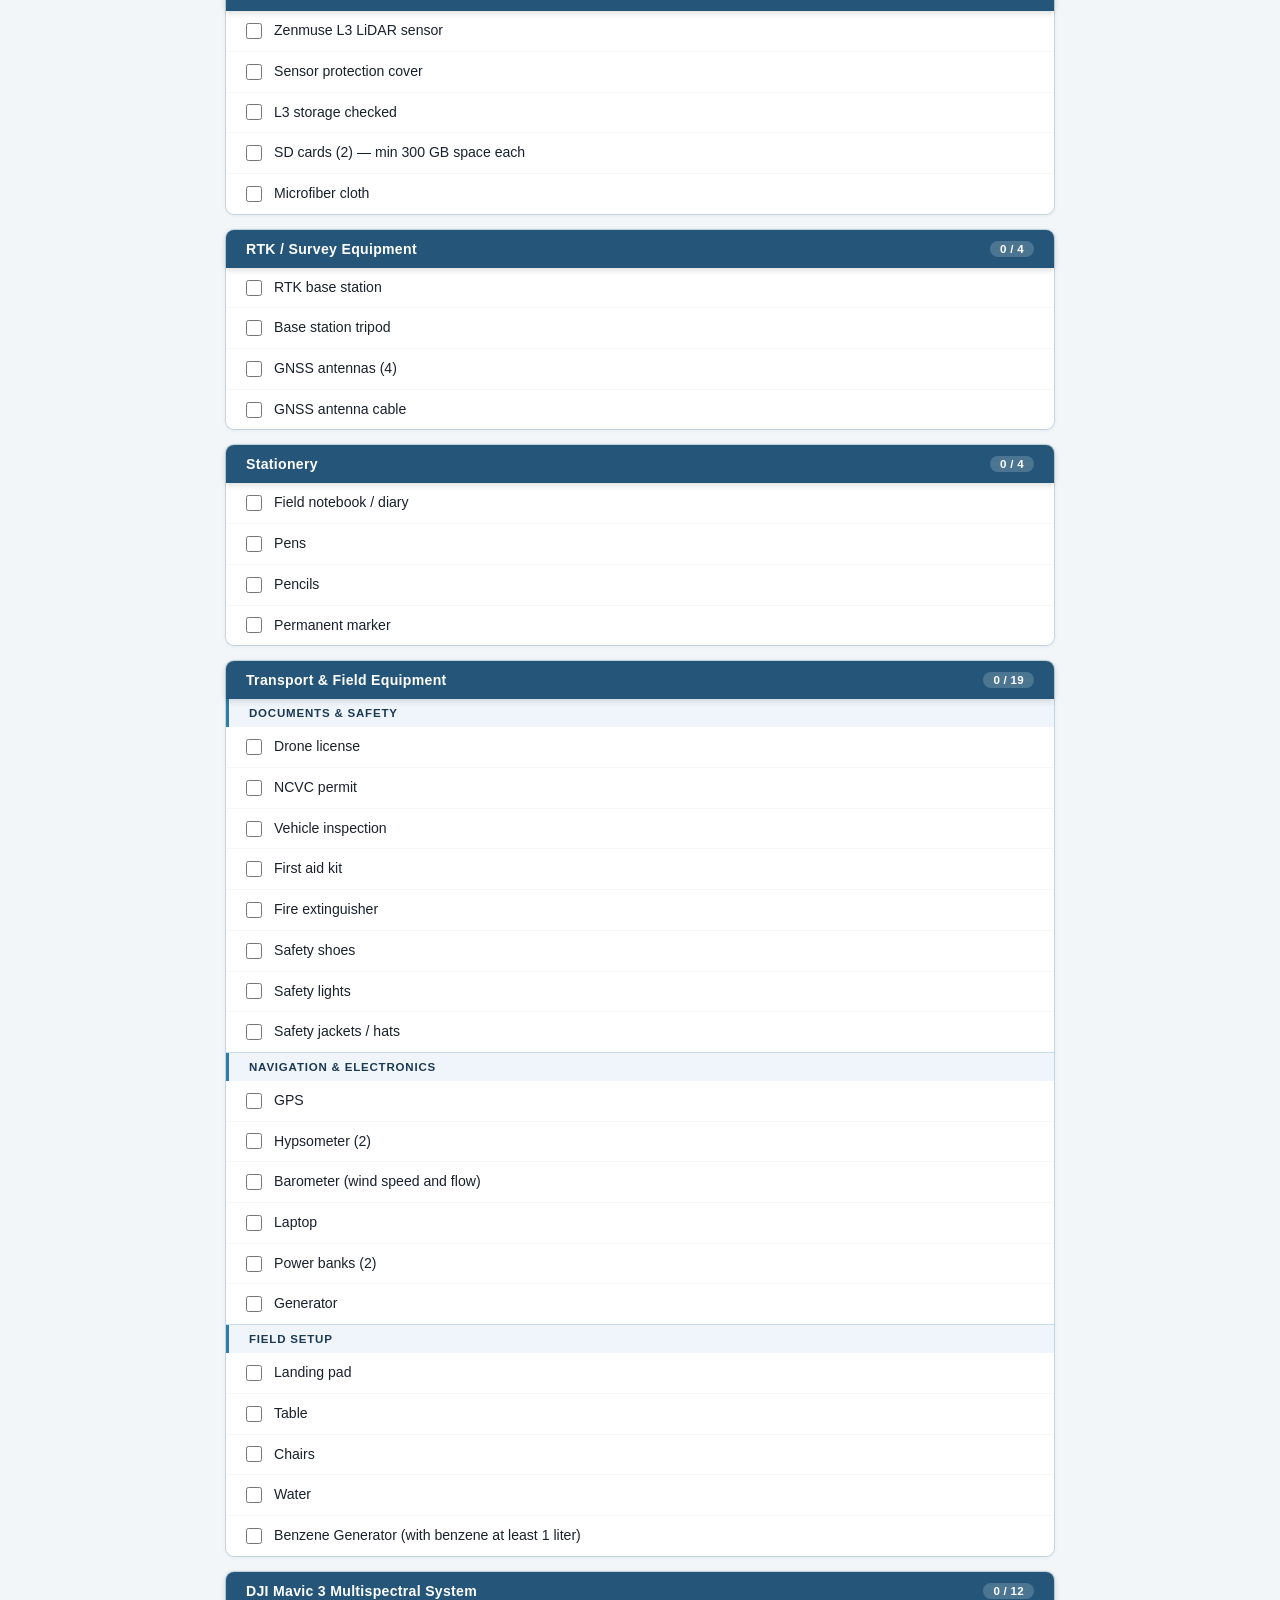
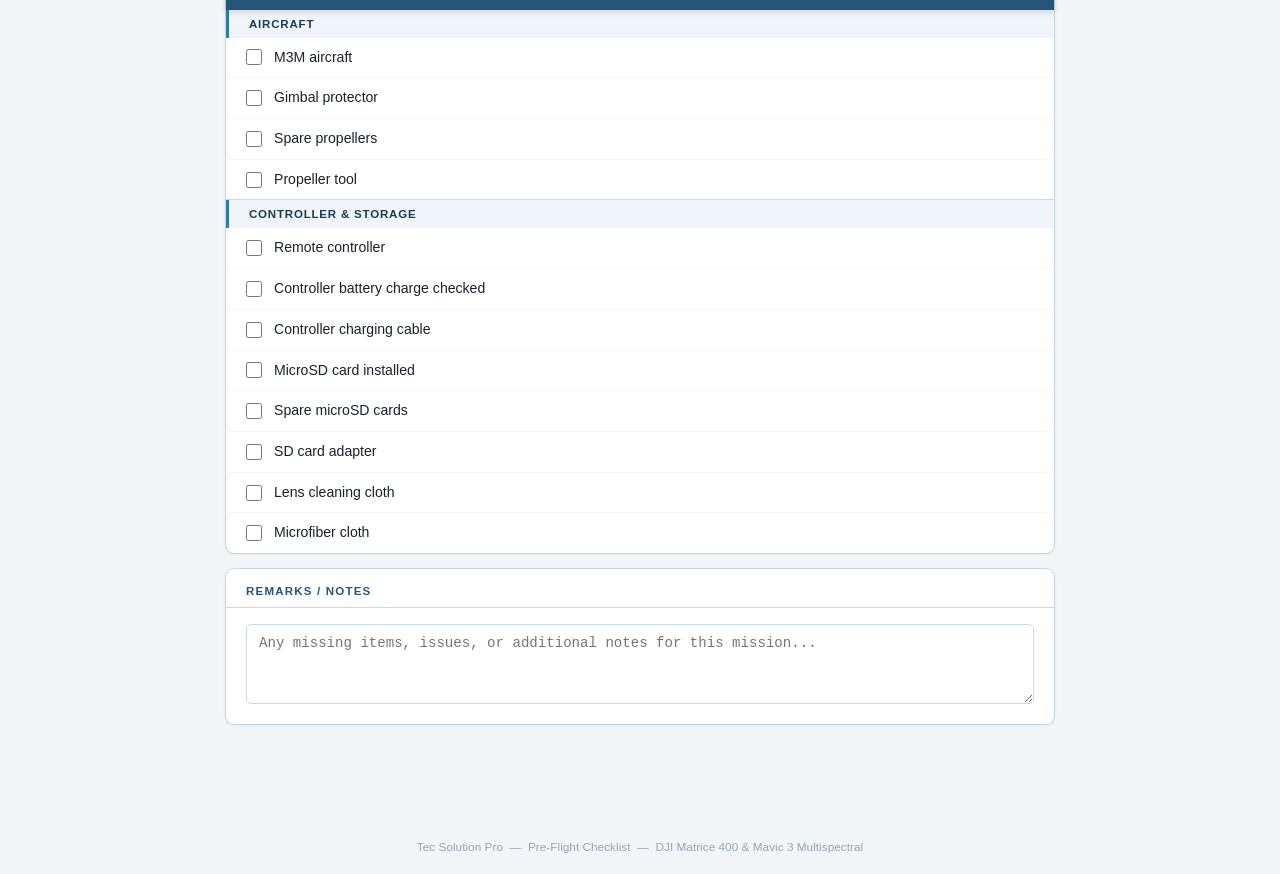
==== commit 1d5c4dcb: "Add quantity input next to DJI M400 Batteries in Battery section Co-Authored-By: Claude Sonnet 4.6 <" ====
--- a/index.html
+++ b/index.html
@@ -447,7 +447,7 @@
       DJI Matrice 400 — Battery Station
       <span class="section-counter" id="ctr-batt">0/0</span>
     </div>
-    <label class="check-item"><input type="checkbox" name="batt_m400_batteries" value="checked" /><span>DJI M400 Batteries (4)</span></label>
+    <label class="check-item"><input type="checkbox" name="batt_m400_batteries" value="checked" /><span>DJI M400 Batteries</span><input type="number" name="batt_m400_qty" min="0" placeholder="Qty" style="width:70px;margin-left:10px;padding:4px 8px;border:1.5px solid var(--border);border-radius:5px;font-size:0.85rem;text-align:center;" onclick="event.stopPropagation()" /></label>
     <label class="check-item"><input type="checkbox" name="batt_power_cable" value="checked" /><span>Charging power cable</span></label>
     <label class="check-item"><input type="checkbox" name="batt_charge_checked" value="checked" /><span>Battery charge levels checked</span></label>
   </div>
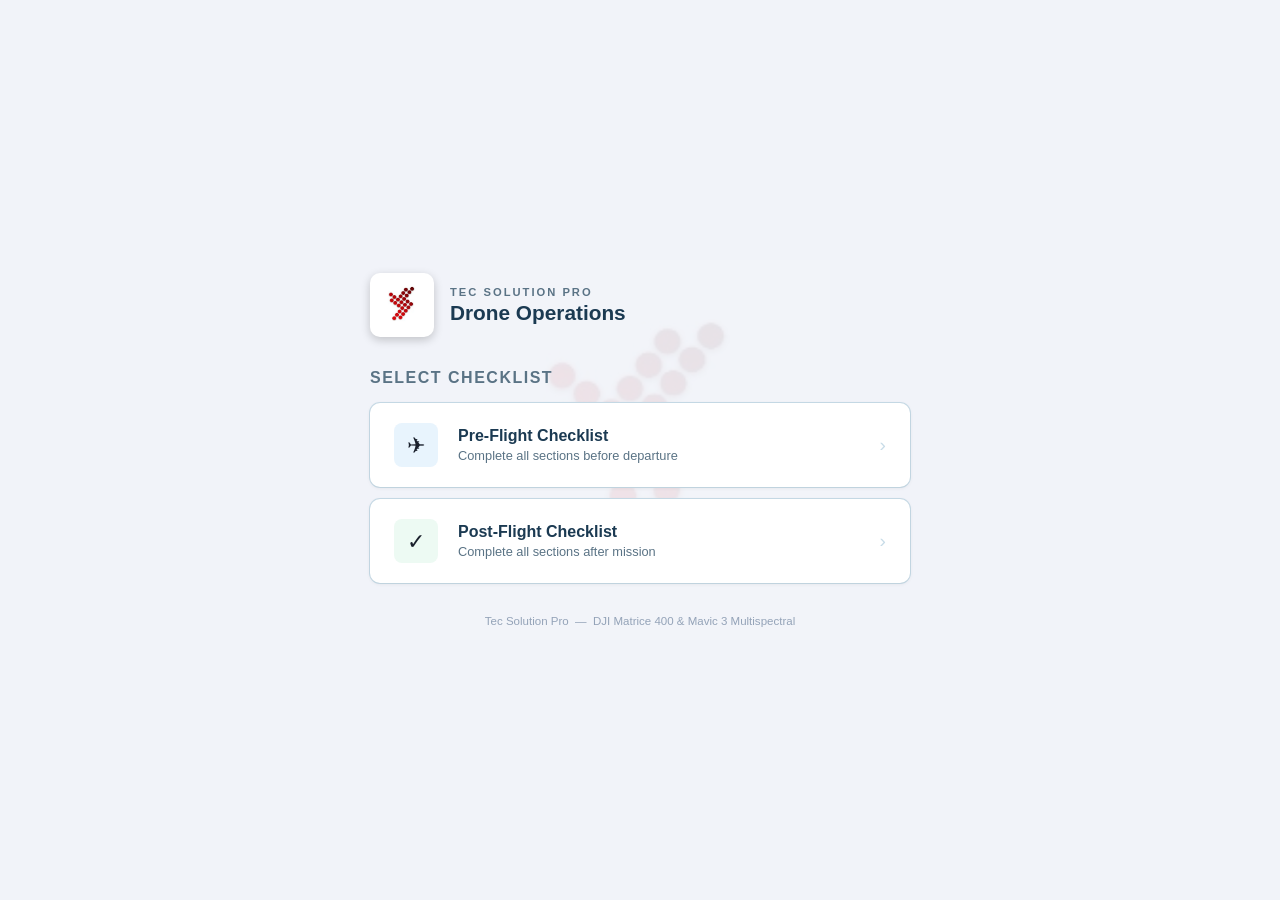
==== commit 6be269e6: "Rename index to pre-flight, add landing page Rename index.html → pre-flight.html for consistent nami" ====
--- a/index.html
+++ b/index.html
@@ -3,23 +3,19 @@
 <head>
   <meta charset="UTF-8" />
   <meta name="viewport" content="width=device-width, initial-scale=1.0" />
-  <title>Pre-Flight Checklist — Tec Solution Pro</title>
+  <title>Flight Checklists — Tec Solution Pro</title>
   <style>
     *, *::before, *::after { box-sizing: border-box; margin: 0; padding: 0; }
 
     :root {
-      --navy:   #1b3a52;
-      --blue:   #25567a;
-      --mid:    #2e7da6;
-      --light:  #eef6fb;
+      --navy: #1b3a52;
+      --blue: #25567a;
+      --mid:  #2e7da6;
       --border: #c8dce8;
-      --text:   #1a202c;
-      --muted:  #5a7385;
-      --green:  #1e7e4a;
-      --green-bg: #edfaf3;
-      --white:  #ffffff;
-      --bg:     #f2f6f9;
-      --ribbon-h: 58px;
+      --bg:   #f2f6f9;
+      --white: #ffffff;
+      --text: #1a202c;
+      --muted: #5a7385;
     }
 
     body {
@@ -32,7 +28,11 @@
       background-size: 380px 380px;
       color: var(--text);
       min-height: 100vh;
-      padding-top: var(--ribbon-h);
+      display: flex;
+      flex-direction: column;
+      align-items: center;
+      justify-content: center;
+      padding: 24px 16px;
     }
     body::before {
       content: '';
@@ -43,608 +43,148 @@
       pointer-events: none;
     }
 
-    /* ── Sticky action ribbon ───────────────────────────────────────────────── */
-    .ribbon {
-      position: fixed;
-      top: 0; left: 0; right: 0;
-      height: var(--ribbon-h);
-      background: var(--navy);
+    .wrapper {
+      position: relative;
+      z-index: 1;
+      width: 100%;
+      max-width: 540px;
+    }
+
+    .brand {
       display: flex;
       align-items: center;
-      padding: 0 20px;
       gap: 16px;
-      z-index: 1000;
-      box-shadow: 0 2px 10px rgba(0,0,0,0.35);
+      margin-bottom: 32px;
     }
-    .ribbon-logo {
-      width: 36px; height: 36px;
-      border-radius: 6px;
-      object-fit: contain;
-      background: white;
-      padding: 3px;
-      flex-shrink: 0;
-    }
-    .ribbon-company {
-      color: white;
-      font-size: 0.95rem;
-      font-weight: 700;
-      letter-spacing: 0.5px;
-      white-space: nowrap;
-      overflow: hidden;
-      text-overflow: ellipsis;
-      min-width: 0;
-    }
-    .ribbon-spacer { flex: 1; min-width: 8px; }
-    .ribbon-submit-btn {
-      background: #1a6b3a;
-      color: white;
-      border: none;
-      border-radius: 6px;
-      padding: 0 16px;
-      height: 36px;
-      font-size: 0.82rem;
-      font-weight: 700;
-      letter-spacing: 0.4px;
-      cursor: pointer;
-      white-space: nowrap;
-      transition: background 0.2s;
-      flex-shrink: 0;
-      text-transform: uppercase;
-    }
-    .ribbon-submit-btn:hover   { background: #145a30; }
-    .ribbon-submit-btn:disabled { background: #475569; cursor: not-allowed; }
-    @media (max-width: 480px) {
-      .ribbon { padding: 0 12px; gap: 10px; }
-      .ribbon-submit-btn { font-size: 0.75rem; padding: 0 12px; }
-    }
-
-    /* ── Page header ────────────────────────────────────────────────────────── */
-    header {
-      background: linear-gradient(135deg, var(--navy) 0%, var(--blue) 100%);
-      color: white;
-      padding: 28px 24px 24px;
-      position: relative;
-      z-index: 1;
-    }
-    .header-inner {
-      max-width: 860px;
-      margin: 0 auto;
-      display: flex;
-      align-items: center;
-      gap: 20px;
-    }
-    .header-logo {
-      width: 72px; height: 72px;
+    .brand img {
+      width: 64px; height: 64px;
       border-radius: 10px;
       object-fit: contain;
       background: white;
       padding: 5px;
-      box-shadow: 0 3px 10px rgba(0,0,0,0.3);
-      flex-shrink: 0;
+      box-shadow: 0 3px 10px rgba(0,0,0,0.2);
     }
-    .header-text {}
-    .header-company {
-      font-size: 0.72rem;
+    .brand-text {}
+    .brand-label {
+      font-size: 0.7rem;
       text-transform: uppercase;
       letter-spacing: 2px;
-      opacity: 0.7;
-      margin-bottom: 4px;
+      color: var(--muted);
       font-weight: 600;
+      margin-bottom: 3px;
     }
-    .header-title {
-      font-size: 1.55rem;
+    .brand-name {
+      font-size: 1.3rem;
       font-weight: 700;
-      letter-spacing: 0.5px;
-      line-height: 1.2;
-    }
-    .header-sub {
-      font-size: 0.83rem;
-      opacity: 0.7;
-      margin-top: 5px;
+      color: var(--navy);
     }
 
-    /* ── Layout ─────────────────────────────────────────────────────────────── */
-    .container {
-      max-width: 860px;
-      margin: 24px auto;
-      padding: 0 16px 56px;
-      position: relative;
-      z-index: 1;
-    }
-
-    /* ── Cards ──────────────────────────────────────────────────────────────── */
-    .card {
-      background: var(--white);
-      border-radius: 8px;
-      margin-bottom: 16px;
-      box-shadow: 0 1px 4px rgba(0,0,0,0.07), 0 0 0 1px var(--border);
-      overflow: visible;
-    }
-    /* clip rounded corners on first and last children instead */
-    .card > :first-child { border-radius: 8px 8px 0 0; overflow: hidden; }
-    .card > :last-child  { border-radius: 0 0 8px 8px; overflow: hidden; }
-    .card > :only-child  { border-radius: 8px; }
-    .card-title {
-      font-size: 0.72rem;
-      text-transform: uppercase;
-      letter-spacing: 1.2px;
-      color: var(--blue);
-      font-weight: 700;
-      padding: 16px 20px 10px;
-      border-bottom: 1px solid var(--border);
-    }
-    .card-body { padding: 16px 20px; }
-
-    /* ── Mission info grid ──────────────────────────────────────────────────── */
-    .form-grid {
-      display: grid;
-      grid-template-columns: 1fr 1fr;
-      gap: 14px;
-    }
-    @media (max-width: 560px) { .form-grid { grid-template-columns: 1fr; } }
-    .form-group { display: flex; flex-direction: column; gap: 5px; }
-    .form-group label {
-      font-size: 0.75rem;
+    h1 {
+      font-size: 1rem;
       font-weight: 600;
       color: var(--muted);
       text-transform: uppercase;
-      letter-spacing: 0.5px;
-    }
-    .form-group input,
-    .form-group select,
-    .form-group textarea {
-      padding: 9px 11px;
-      border: 1.5px solid var(--border);
-      border-radius: 5px;
-      font-size: 0.88rem;
-      color: var(--text);
-      background: white;
-      transition: border-color 0.15s, box-shadow 0.15s;
-      width: 100%;
-    }
-    .form-group input:focus,
-    .form-group select:focus,
-    .form-group textarea:focus {
-      outline: none;
-      border-color: var(--mid);
-      box-shadow: 0 0 0 3px rgba(37,99,168,0.1);
+      letter-spacing: 1.5px;
+      margin-bottom: 16px;
     }
 
-    /* ── Section header ─────────────────────────────────────────────────────── */
-    .section-header {
-      background: var(--blue);
-      color: white;
-      padding: 11px 20px;
-      font-size: 0.88rem;
-      font-weight: 700;
-      letter-spacing: 0.3px;
+    .cards {
+      display: flex;
+      flex-direction: column;
+      gap: 12px;
+    }
+
+    .checklist-link {
       display: flex;
       align-items: center;
-      gap: 10px;
-      position: sticky;
-      top: var(--ribbon-h);
-      z-index: 10;
-      box-shadow: 0 2px 6px rgba(0,0,0,0.15);
+      gap: 20px;
+      background: var(--white);
+      border-radius: 10px;
+      padding: 20px 24px;
+      text-decoration: none;
+      color: var(--text);
+      box-shadow: 0 1px 4px rgba(0,0,0,0.07), 0 0 0 1px var(--border);
+      transition: box-shadow 0.15s, transform 0.1s;
     }
-    .section-counter {
-      margin-left: auto;
-      background: rgba(255,255,255,0.18);
-      border-radius: 20px;
-      padding: 2px 10px;
-      font-size: 0.72rem;
-      font-weight: 600;
-      letter-spacing: 0.3px;
-    }
-    .section-counter.complete { background: rgba(34,197,94,0.35); }
-
-    /* ── Sub-section ────────────────────────────────────────────────────────── */
-    .subsection { border-bottom: 1px solid var(--border); }
-    .subsection:last-child { border-bottom: none; }
-    .subsection-title {
-      background: #f0f5fc;
-      color: var(--navy);
-      font-size: 0.72rem;
-      font-weight: 700;
-      text-transform: uppercase;
-      letter-spacing: 0.8px;
-      padding: 8px 20px;
-      border-left: 3px solid var(--mid);
+    .checklist-link:hover {
+      box-shadow: 0 4px 16px rgba(0,0,0,0.12), 0 0 0 1px var(--mid);
+      transform: translateY(-1px);
     }
 
-    /* ── Checklist item ─────────────────────────────────────────────────────── */
-    .check-item {
-      display: flex;
-      align-items: center;
-      gap: 12px;
-      padding: 10px 20px;
-      border-bottom: 1px solid #f5f7fa;
-      cursor: pointer;
-      transition: background 0.1s;
-      user-select: none;
-    }
-    .check-item:last-child { border-bottom: none; }
-    .check-item:hover { background: #f8fafd; }
-    .check-item input[type="checkbox"] {
-      width: 16px; height: 16px;
-      accent-color: var(--blue);
-      cursor: pointer;
+    .link-icon {
+      width: 44px; height: 44px;
+      border-radius: 8px;
+      display: flex; align-items: center; justify-content: center;
+      font-size: 1.4rem;
       flex-shrink: 0;
     }
-    .check-item span {
-      font-size: 0.88rem;
-      line-height: 1.4;
-      color: var(--text);
+    .icon-pre  { background: #e8f4fd; }
+    .icon-post { background: #edfaf3; }
+
+    .link-body {}
+    .link-title {
+      font-size: 1rem;
+      font-weight: 700;
+      color: var(--navy);
+      margin-bottom: 3px;
     }
-    .check-item input[type="checkbox"]:checked ~ span {
-      text-decoration: line-through;
-      color: #94a3b8;
+    .link-desc {
+      font-size: 0.8rem;
+      color: var(--muted);
     }
 
-    /* ── Remarks ────────────────────────────────────────────────────────────── */
-    .remarks-card textarea {
-      width: 100%;
-      padding: 10px 12px;
-      border: 1.5px solid var(--border);
-      border-radius: 5px;
-      font-size: 0.88rem;
-      resize: vertical;
-      min-height: 80px;
-    }
-    .remarks-card textarea:focus {
-      outline: none;
-      border-color: var(--mid);
-      box-shadow: 0 0 0 3px rgba(37,99,168,0.1);
-    }
-
-    /* ── Success banner ─────────────────────────────────────────────────────── */
-    #success-msg {
-      display: none;
-      background: var(--green-bg);
-      border: 1.5px solid #86efac;
-      border-radius: 8px;
-      padding: 20px 24px;
-      text-align: center;
-      color: var(--green);
-      font-weight: 600;
-      font-size: 1rem;
-      margin-top: 12px;
+    .link-arrow {
+      margin-left: auto;
+      color: var(--border);
+      font-size: 1.2rem;
+      flex-shrink: 0;
     }
 
     footer {
-      text-align: center;
-      font-size: 0.74rem;
-      color: #94a3b8;
-      padding: 20px;
       position: relative;
       z-index: 1;
+      margin-top: 32px;
+      font-size: 0.72rem;
+      color: #94a3b8;
+      text-align: center;
     }
   </style>
 </head>
 <body>
 
-<!-- ══════════════ STICKY RIBBON ══════════════ -->
-<div class="ribbon">
-  <img src="tec_solution_pro_logo.jpg" alt="Logo" class="ribbon-logo" />
-  <span class="ribbon-company">Tec Solution Pro</span>
-  <div class="ribbon-spacer"></div>
-  <button type="button" class="ribbon-submit-btn" id="ribbon-submit-btn">Submit</button>
-</div>
-
-<!-- ══════════════ PAGE HEADER ══════════════ -->
-<header>
-  <div class="header-inner">
-    <img src="tec_solution_pro_logo.jpg" alt="Tec Solution Pro" class="header-logo" />
-    <div class="header-text">
-      <div class="header-company">Tec Solution Pro</div>
-      <div class="header-title">Pre-Flight Checklist</div>
-      <div class="header-sub">DJI Matrice 400 &amp; Mavic 3 Multispectral — Complete all sections before departure</div>
-    </div>
-  </div>
-</header>
-
-<!-- ══════════════ FORM ══════════════ -->
-<form id="checklist-form" action="https://formsubmit.co/ajax/msanthosh@tecsolutiongroup.com" method="POST">
-<div class="container">
-
-  <!-- Mission Info -->
-  <div class="card">
-    <div class="card-title">Mission Information</div>
-    <div class="card-body">
-      <div class="form-grid">
-        <div class="form-group">
-          <label for="pilot-name">Pilot Name *</label>
-          <input type="text" id="pilot-name" name="pilot_name" required placeholder="Enter pilot name" />
-        </div>
-        <div class="form-group">
-          <label for="team-member">Checked By *</label>
-          <input type="text" id="team-member" name="checked_by" required placeholder="Your name" />
-        </div>
-        <div class="form-group">
-          <label for="mission-date">Mission Date *</label>
-          <input type="date" id="mission-date" name="mission_date" required />
-        </div>
-        <div class="form-group">
-          <label for="mission-start-time">Mission Start Time *</label>
-          <input type="time" id="mission-start-time" name="mission_start_time" required />
-        </div>
-        <div class="form-group">
-          <label for="province">Province</label>
-          <select id="province" name="province">
-            <option value="">Select province</option>
-            <option>Riyadh</option>
-            <option>Makkah (Mecca)</option>
-            <option>Madinah (Medina)</option>
-            <option>Eastern Province</option>
-            <option>Asir</option>
-            <option>Tabuk</option>
-            <option>Hail</option>
-            <option>Northern Borders</option>
-            <option>Jizan</option>
-            <option>Najran</option>
-            <option>Al-Bahah</option>
-            <option>Al-Jawf</option>
-            <option>Al-Qassim</option>
-          </select>
-        </div>
-        <div class="form-group">
-          <label for="site-grid">Site / Grid</label>
-          <input type="text" id="site-grid" name="site_grid" placeholder="e.g. Site_01/Grid_01" />
-        </div>
-        <div class="form-group">
-          <label for="drone-type">Drone</label>
-          <select id="drone-type" name="drone_type">
-            <option value="">Select drone</option>
-            <option>DJI Matrice 400</option>
-            <option>DJI Mavic 3 Multispectral</option>
-            <option>Both</option>
-          </select>
-        </div>
-        <div class="form-group">
-          <label for="mission-type">Mission Type</label>
-          <input type="text" id="mission-type" name="mission_type" placeholder="e.g. LiDAR survey, RGB mapping" />
-        </div>
-      </div>
+<div class="wrapper">
+  <div class="brand">
+    <img src="tec_solution_pro_logo.jpg" alt="Tec Solution Pro" />
+    <div class="brand-text">
+      <div class="brand-label">Tec Solution Pro</div>
+      <div class="brand-name">Drone Operations</div>
     </div>
   </div>
 
-  <!-- SECTION 1: DJI Matrice 400 -->
-  <div class="card">
-    <div class="section-header">
-      DJI Matrice 400 — Drone Case
-      <span class="section-counter" id="ctr-m400">0/0</span>
-    </div>
-    <div class="subsection">
-      <div class="subsection-title">Aircraft &amp; Accessories</div>
-      <label class="check-item"><input type="checkbox" name="m400_aircraft" value="checked" /><span>DJI Matrice 400 aircraft</span></label>
-      <label class="check-item"><input type="checkbox" name="m400_landing_gear" value="checked" /><span>Landing gear</span></label>
-      <label class="check-item"><input type="checkbox" name="m400_gimbal_mount" value="checked" /><span>Gimbal mount plate</span></label>
-      <label class="check-item"><input type="checkbox" name="m400_payload_bracket" value="checked" /><span>Payload mounting bracket</span></label>
-      <label class="check-item"><input type="checkbox" name="m400_gimbal_protector" value="checked" /><span>Gimbal protector / payload cover</span></label>
-      <label class="check-item"><input type="checkbox" name="m400_spare_props" value="checked" /><span>Spare propeller sets (2)</span></label>
-      <label class="check-item"><input type="checkbox" name="m400_prop_screws" value="checked" /><span>Propeller screws</span></label>
-      <label class="check-item"><input type="checkbox" name="m400_battery_cover" value="checked" /><span>Drone Battery Cover (for Pins)</span></label>
-    </div>
-    <div class="subsection">
-      <div class="subsection-title">Remote Controller</div>
-      <label class="check-item"><input type="checkbox" name="m400_rc" value="checked" /><span>Remote controller</span></label>
-      <label class="check-item"><input type="checkbox" name="m400_rc_batt_checked" value="checked" /><span>Controller battery charge checked</span></label>
-      <label class="check-item"><input type="checkbox" name="m400_rc_spare_batt" value="checked" /><span>Spare controller battery</span></label>
-      <label class="check-item"><input type="checkbox" name="m400_rc_cable" value="checked" /><span>Controller charging cable</span></label>
-      <label class="check-item"><input type="checkbox" name="m400_screen_cloth" value="checked" /><span>Screen cleaning cloth</span></label>
-    </div>
-    <div class="subsection">
-      <div class="subsection-title">Tools &amp; Storage</div>
-      <label class="check-item"><input type="checkbox" name="m400_screwdriver" value="checked" /><span>Screwdriver</span></label>
-      <label class="check-item"><input type="checkbox" name="m400_spare_screws" value="checked" /><span>Spare screws</span></label>
-      <label class="check-item"><input type="checkbox" name="m400_dampers" value="checked" /><span>Rubber Dampers</span></label>
-      <label class="check-item"><input type="checkbox" name="m400_ssd" value="checked" /><span>SSD 2TB</span></label>
-    </div>
+  <h1>Select Checklist</h1>
+
+  <div class="cards">
+    <a href="pre-flight.html" class="checklist-link">
+      <div class="link-icon icon-pre">&#9992;</div>
+      <div class="link-body">
+        <div class="link-title">Pre-Flight Checklist</div>
+        <div class="link-desc">Complete all sections before departure</div>
+      </div>
+      <div class="link-arrow">&#8250;</div>
+    </a>
+
+    <a href="post-flight.html" class="checklist-link">
+      <div class="link-icon icon-post">&#10003;</div>
+      <div class="link-body">
+        <div class="link-title">Post-Flight Checklist</div>
+        <div class="link-desc">Complete all sections after mission</div>
+      </div>
+      <div class="link-arrow">&#8250;</div>
+    </a>
   </div>
+</div>
 
-  <!-- SECTION 2: Battery Station -->
-  <div class="card">
-    <div class="section-header">
-      DJI Matrice 400 — Battery Station
-      <span class="section-counter" id="ctr-batt">0/0</span>
-    </div>
-    <label class="check-item"><input type="checkbox" name="batt_m400_batteries" value="checked" /><span>DJI M400 Batteries</span><input type="number" name="batt_m400_qty" min="0" placeholder="Qty" style="width:70px;margin-left:10px;padding:4px 8px;border:1.5px solid var(--border);border-radius:5px;font-size:0.85rem;text-align:center;" onclick="event.stopPropagation()" /></label>
-    <label class="check-item"><input type="checkbox" name="batt_power_cable" value="checked" /><span>Charging power cable</span></label>
-    <label class="check-item"><input type="checkbox" name="batt_charge_checked" value="checked" /><span>Battery charge levels checked</span></label>
-  </div>
+<footer>Tec Solution Pro &nbsp;&mdash;&nbsp; DJI Matrice 400 &amp; Mavic 3 Multispectral</footer>
 
-  <!-- SECTION 3: Zenmuse L3 -->
-  <div class="card">
-    <div class="section-header">
-      DJI Zenmuse L3 LiDAR Payload
-      <span class="section-counter" id="ctr-l3">0/0</span>
-    </div>
-    <label class="check-item"><input type="checkbox" name="l3_sensor" value="checked" /><span>Zenmuse L3 LiDAR sensor</span></label>
-    <label class="check-item"><input type="checkbox" name="l3_cover" value="checked" /><span>Sensor protection cover</span></label>
-    <label class="check-item"><input type="checkbox" name="l3_storage_checked" value="checked" /><span>L3 storage checked</span></label>
-    <label class="check-item"><input type="checkbox" name="l3_sdcards" value="checked" /><span>SD cards (2) — min 300 GB space each</span></label>
-    <label class="check-item"><input type="checkbox" name="l3_cloth" value="checked" /><span>Microfiber cloth</span></label>
-  </div>
-
-  <!-- SECTION 4: RTK -->
-  <div class="card">
-    <div class="section-header">
-      RTK / Survey Equipment
-      <span class="section-counter" id="ctr-rtk">0/0</span>
-    </div>
-    <label class="check-item"><input type="checkbox" name="rtk_base" value="checked" /><span>RTK base station</span></label>
-    <label class="check-item"><input type="checkbox" name="rtk_tripod" value="checked" /><span>Base station tripod</span></label>
-    <label class="check-item"><input type="checkbox" name="rtk_antennas" value="checked" /><span>GNSS antennas (4)</span></label>
-    <label class="check-item"><input type="checkbox" name="rtk_cable" value="checked" /><span>GNSS antenna cable</span></label>
-  </div>
-
-  <!-- SECTION 5: Stationery -->
-  <div class="card">
-    <div class="section-header">
-      Stationery
-      <span class="section-counter" id="ctr-stat">0/0</span>
-    </div>
-    <label class="check-item"><input type="checkbox" name="stat_notebook" value="checked" /><span>Field notebook / diary</span></label>
-    <label class="check-item"><input type="checkbox" name="stat_pens" value="checked" /><span>Pens</span></label>
-    <label class="check-item"><input type="checkbox" name="stat_pencils" value="checked" /><span>Pencils</span></label>
-    <label class="check-item"><input type="checkbox" name="stat_marker" value="checked" /><span>Permanent marker</span></label>
-  </div>
-
-  <!-- SECTION 6: Transport -->
-  <div class="card">
-    <div class="section-header">
-      Transport &amp; Field Equipment
-      <span class="section-counter" id="ctr-trans">0/0</span>
-    </div>
-    <div class="subsection">
-      <div class="subsection-title">Documents &amp; Safety</div>
-      <label class="check-item"><input type="checkbox" name="trans_drone_license" value="checked" /><span>Drone license</span></label>
-      <label class="check-item"><input type="checkbox" name="trans_ncvc_permit" value="checked" /><span>NCVC permit</span></label>
-      <label class="check-item"><input type="checkbox" name="trans_vehicle_inspection" value="checked" /><span>Vehicle inspection</span></label>
-      <label class="check-item"><input type="checkbox" name="trans_first_aid" value="checked" /><span>First aid kit</span></label>
-      <label class="check-item"><input type="checkbox" name="trans_fire_ext" value="checked" /><span>Fire extinguisher</span></label>
-      <label class="check-item"><input type="checkbox" name="trans_safety_shoes" value="checked" /><span>Safety shoes</span></label>
-      <label class="check-item"><input type="checkbox" name="trans_safety_lights" value="checked" /><span>Safety lights</span></label>
-      <label class="check-item"><input type="checkbox" name="trans_safety_jacket" value="checked" /><span>Safety jackets / hats</span></label>
-    </div>
-    <div class="subsection">
-      <div class="subsection-title">Navigation &amp; Electronics</div>
-      <label class="check-item"><input type="checkbox" name="trans_gps" value="checked" /><span>GPS</span></label>
-      <label class="check-item"><input type="checkbox" name="trans_hypsometer" value="checked" /><span>Hypsometer (2)</span></label>
-      <label class="check-item"><input type="checkbox" name="trans_barometer" value="checked" /><span>Barometer (wind speed and flow)</span></label>
-      <label class="check-item"><input type="checkbox" name="trans_laptop" value="checked" /><span>Laptop</span></label>
-      <label class="check-item"><input type="checkbox" name="trans_power_banks" value="checked" /><span>Power banks (2)</span></label>
-      <label class="check-item"><input type="checkbox" name="trans_generator" value="checked" /><span>Generator</span></label>
-    </div>
-    <div class="subsection">
-      <div class="subsection-title">Field Setup</div>
-      <label class="check-item"><input type="checkbox" name="trans_landing_pad" value="checked" /><span>Landing pad</span></label>
-      <label class="check-item"><input type="checkbox" name="trans_table" value="checked" /><span>Table</span></label>
-      <label class="check-item"><input type="checkbox" name="trans_chairs" value="checked" /><span>Chairs</span></label>
-      <label class="check-item"><input type="checkbox" name="trans_water" value="checked" /><span>Water</span></label>
-      <label class="check-item"><input type="checkbox" name="trans_benzene_generator" value="checked" /><span>Benzene Generator (with benzene at least 1 liter)</span></label>
-    </div>
-  </div>
-
-  <!-- SECTION 7: Mavic 3 Multispectral -->
-  <div class="card">
-    <div class="section-header">
-      DJI Mavic 3 Multispectral System
-      <span class="section-counter" id="ctr-m3m">0/0</span>
-    </div>
-    <div class="subsection">
-      <div class="subsection-title">Aircraft</div>
-      <label class="check-item"><input type="checkbox" name="m3m_aircraft" value="checked" /><span>M3M aircraft</span></label>
-      <label class="check-item"><input type="checkbox" name="m3m_gimbal_protector" value="checked" /><span>Gimbal protector</span></label>
-      <label class="check-item"><input type="checkbox" name="m3m_spare_props" value="checked" /><span>Spare propellers</span></label>
-      <label class="check-item"><input type="checkbox" name="m3m_prop_tool" value="checked" /><span>Propeller tool</span></label>
-    </div>
-    <div class="subsection">
-      <div class="subsection-title">Controller &amp; Storage</div>
-      <label class="check-item"><input type="checkbox" name="m3m_rc" value="checked" /><span>Remote controller</span></label>
-      <label class="check-item"><input type="checkbox" name="m3m_rc_batt_checked" value="checked" /><span>Controller battery charge checked</span></label>
-      <label class="check-item"><input type="checkbox" name="m3m_rc_cable" value="checked" /><span>Controller charging cable</span></label>
-      <label class="check-item"><input type="checkbox" name="m3m_microsd_installed" value="checked" /><span>MicroSD card installed</span></label>
-      <label class="check-item"><input type="checkbox" name="m3m_spare_microsd" value="checked" /><span>Spare microSD cards</span></label>
-      <label class="check-item"><input type="checkbox" name="m3m_sd_adapter" value="checked" /><span>SD card adapter</span></label>
-      <label class="check-item"><input type="checkbox" name="m3m_lens_cloth" value="checked" /><span>Lens cleaning cloth</span></label>
-      <label class="check-item"><input type="checkbox" name="m3m_microfiber" value="checked" /><span>Microfiber cloth</span></label>
-    </div>
-  </div>
-
-  <!-- Remarks -->
-  <div class="card remarks-card">
-    <div class="card-title">Remarks / Notes</div>
-    <div class="card-body">
-      <textarea name="remarks" placeholder="Any missing items, issues, or additional notes for this mission..."></textarea>
-    </div>
-  </div>
-
-  <div id="success-msg">Checklist submitted successfully. Safe flying.</div>
-
-</div><!-- /container -->
-</form>
-
-<footer>Tec Solution Pro &nbsp;&mdash;&nbsp; Pre-Flight Checklist &nbsp;&mdash;&nbsp; DJI Matrice 400 &amp; Mavic 3 Multispectral</footer>
-
-<script>
-  const allBoxes = document.querySelectorAll('input[type="checkbox"]');
-
-  function updateProgress() {}
-
-  const sectionDefs = [
-    { ctr: 'ctr-m400',  idx: 1 },
-    { ctr: 'ctr-batt',  idx: 2 },
-    { ctr: 'ctr-l3',    idx: 3 },
-    { ctr: 'ctr-rtk',   idx: 4 },
-    { ctr: 'ctr-stat',  idx: 5 },
-    { ctr: 'ctr-trans', idx: 6 },
-    { ctr: 'ctr-m3m',   idx: 7 },
-  ];
-
-  const cards = document.querySelectorAll('.card');
-
-  function updateSectionCounters() {
-    sectionDefs.forEach(({ ctr, idx }) => {
-      const el   = document.getElementById(ctr);
-      const card = cards[idx];
-      if (!el || !card) return;
-      const boxes   = card.querySelectorAll('input[type="checkbox"]');
-      const checked = card.querySelectorAll('input[type="checkbox"]:checked');
-      el.textContent = `${checked.length} / ${boxes.length}`;
-      el.className = 'section-counter' + (checked.length === boxes.length && boxes.length > 0 ? ' complete' : '');
-    });
-  }
-
-  allBoxes.forEach(cb => cb.addEventListener('change', () => {
-    updateProgress();
-    updateSectionCounters();
-  }));
-
-  updateProgress();
-  updateSectionCounters();
-
-  document.getElementById('mission-date').value = new Date().toISOString().split('T')[0];
-
-  // Submit handler (ribbon button triggers form submit)
-  document.getElementById('ribbon-submit-btn').addEventListener('click', () => {
-    document.getElementById('checklist-form').dispatchEvent(new Event('submit', { cancelable: true, bubbles: true }));
-  });
-
-  const form = document.getElementById('checklist-form');
-  form.addEventListener('submit', async function(e) {
-    e.preventDefault();
-    const btn = document.getElementById('ribbon-submit-btn');
-    btn.textContent = 'Submitting...';
-    btn.disabled = true;
-
-    const data = {};
-    new FormData(form).forEach((val, key) => {
-      data[key] = data[key] ? data[key] + ', ' + val : val;
-    });
-    data['_subject'] = 'Pre-Flight Checklist — ' + (data['site_grid'] || '') + ' | ' + (data['mission_date'] || '');
-    data['_template'] = 'table';
-    data['_captcha']  = 'false';
-
-    try {
-      const res  = await fetch(form.action, {
-        method: 'POST',
-        body: JSON.stringify(data),
-        headers: { 'Content-Type': 'application/json', 'Accept': 'application/json' }
-      });
-      const json = await res.json();
-      if (json.success === 'true' || json.success === true || res.ok) {
-        document.getElementById('success-msg').style.display = 'block';
-        btn.textContent = 'Submitted';
-        window.scrollTo({ top: document.body.scrollHeight, behavior: 'smooth' });
-      } else {
-        btn.textContent = 'Submission Failed — Retry';
-        btn.disabled = false;
-      }
-    } catch {
-      btn.textContent = 'Network Error — Retry';
-      btn.disabled = false;
-    }
-  });
-</script>
 </body>
 </html>
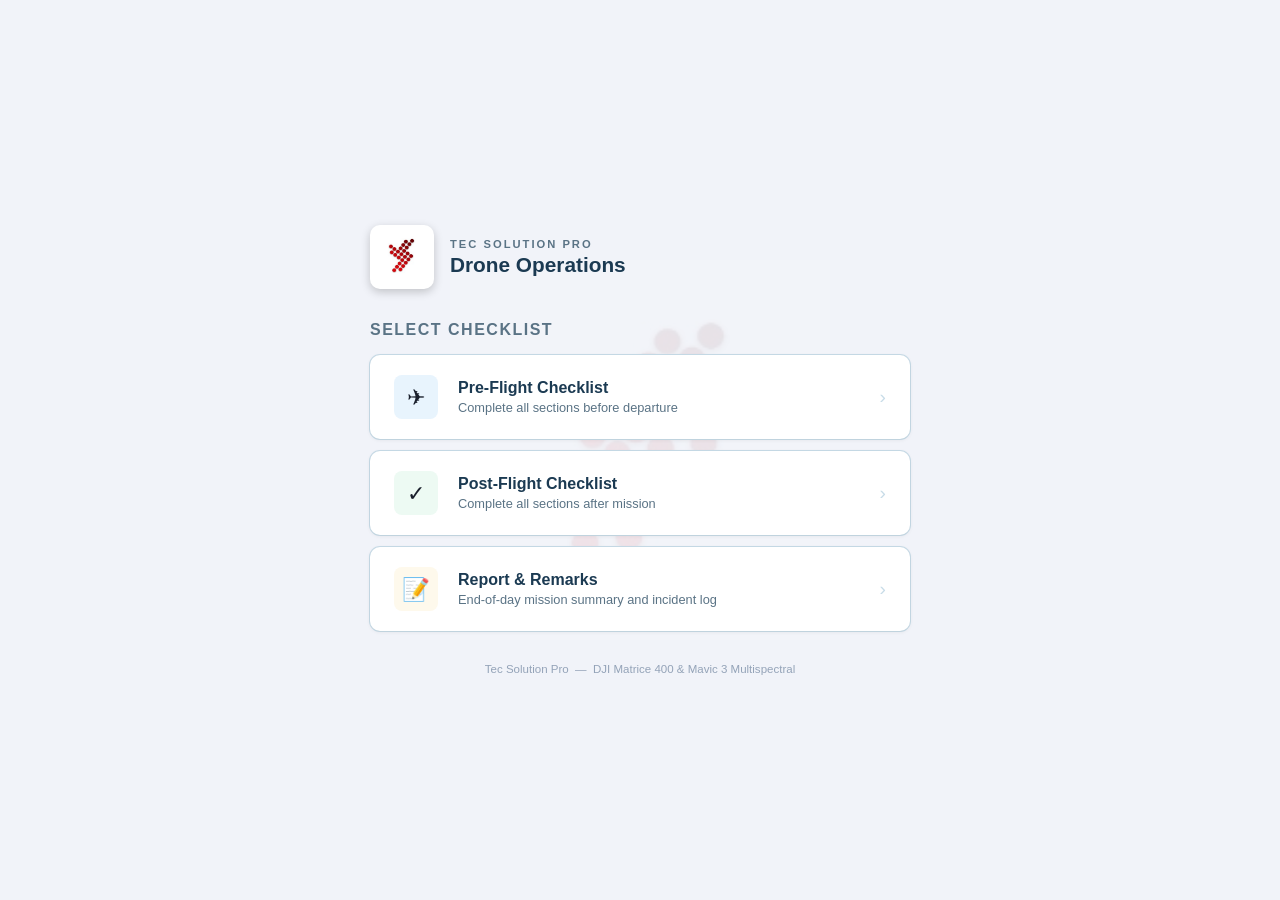
==== commit 247785b8: "Add Report & Remarks page and update Post-Flight checklist - Add report-remarks.html: dynamic per-gr" ====
--- a/index.html
+++ b/index.html
@@ -4,151 +4,7 @@
   <meta charset="UTF-8" />
   <meta name="viewport" content="width=device-width, initial-scale=1.0" />
   <title>Flight Checklists — Tec Solution Pro</title>
-  <style>
-    *, *::before, *::after { box-sizing: border-box; margin: 0; padding: 0; }
-
-    :root {
-      --navy: #1b3a52;
-      --blue: #25567a;
-      --mid:  #2e7da6;
-      --border: #c8dce8;
-      --bg:   #f2f6f9;
-      --white: #ffffff;
-      --text: #1a202c;
-      --muted: #5a7385;
-    }
-
-    body {
-      font-family: 'Segoe UI', Arial, sans-serif;
-      background-color: var(--bg);
-      background-image: url('tec_solution_pro_logo.jpg');
-      background-repeat: no-repeat;
-      background-position: center center;
-      background-attachment: fixed;
-      background-size: 380px 380px;
-      color: var(--text);
-      min-height: 100vh;
-      display: flex;
-      flex-direction: column;
-      align-items: center;
-      justify-content: center;
-      padding: 24px 16px;
-    }
-    body::before {
-      content: '';
-      position: fixed;
-      inset: 0;
-      background: rgba(241,244,249,0.93);
-      z-index: 0;
-      pointer-events: none;
-    }
-
-    .wrapper {
-      position: relative;
-      z-index: 1;
-      width: 100%;
-      max-width: 540px;
-    }
-
-    .brand {
-      display: flex;
-      align-items: center;
-      gap: 16px;
-      margin-bottom: 32px;
-    }
-    .brand img {
-      width: 64px; height: 64px;
-      border-radius: 10px;
-      object-fit: contain;
-      background: white;
-      padding: 5px;
-      box-shadow: 0 3px 10px rgba(0,0,0,0.2);
-    }
-    .brand-text {}
-    .brand-label {
-      font-size: 0.7rem;
-      text-transform: uppercase;
-      letter-spacing: 2px;
-      color: var(--muted);
-      font-weight: 600;
-      margin-bottom: 3px;
-    }
-    .brand-name {
-      font-size: 1.3rem;
-      font-weight: 700;
-      color: var(--navy);
-    }
-
-    h1 {
-      font-size: 1rem;
-      font-weight: 600;
-      color: var(--muted);
-      text-transform: uppercase;
-      letter-spacing: 1.5px;
-      margin-bottom: 16px;
-    }
-
-    .cards {
-      display: flex;
-      flex-direction: column;
-      gap: 12px;
-    }
-
-    .checklist-link {
-      display: flex;
-      align-items: center;
-      gap: 20px;
-      background: var(--white);
-      border-radius: 10px;
-      padding: 20px 24px;
-      text-decoration: none;
-      color: var(--text);
-      box-shadow: 0 1px 4px rgba(0,0,0,0.07), 0 0 0 1px var(--border);
-      transition: box-shadow 0.15s, transform 0.1s;
-    }
-    .checklist-link:hover {
-      box-shadow: 0 4px 16px rgba(0,0,0,0.12), 0 0 0 1px var(--mid);
-      transform: translateY(-1px);
-    }
-
-    .link-icon {
-      width: 44px; height: 44px;
-      border-radius: 8px;
-      display: flex; align-items: center; justify-content: center;
-      font-size: 1.4rem;
-      flex-shrink: 0;
-    }
-    .icon-pre  { background: #e8f4fd; }
-    .icon-post { background: #edfaf3; }
-
-    .link-body {}
-    .link-title {
-      font-size: 1rem;
-      font-weight: 700;
-      color: var(--navy);
-      margin-bottom: 3px;
-    }
-    .link-desc {
-      font-size: 0.8rem;
-      color: var(--muted);
-    }
-
-    .link-arrow {
-      margin-left: auto;
-      color: var(--border);
-      font-size: 1.2rem;
-      flex-shrink: 0;
-    }
-
-    footer {
-      position: relative;
-      z-index: 1;
-      margin-top: 32px;
-      font-size: 0.72rem;
-      color: #94a3b8;
-      text-align: center;
-    }
-  </style>
+  <link rel="stylesheet" href="css/landing.css" />
 </head>
 <body>
 
@@ -181,6 +37,15 @@
       </div>
       <div class="link-arrow">&#8250;</div>
     </a>
+
+    <a href="report-remarks.html" class="checklist-link">
+      <div class="link-icon icon-report">&#128221;</div>
+      <div class="link-body">
+        <div class="link-title">Report &amp; Remarks</div>
+        <div class="link-desc">End-of-day mission summary and incident log</div>
+      </div>
+      <div class="link-arrow">&#8250;</div>
+    </a>
   </div>
 </div>
 
--- a/css/landing.css
+++ b/css/landing.css
@@ -0,0 +1,146 @@
+/* ─────────────────────────────────────────────────────────────────────────────
+   Tec Solution Pro — Landing Page Styles
+   Used by: index.html
+───────────────────────────────────────────────────────────────────────────── */
+
+*, *::before, *::after { box-sizing: border-box; margin: 0; padding: 0; }
+
+:root {
+  --navy:   #1b3a52;
+  --blue:   #25567a;
+  --mid:    #2e7da6;
+  --border: #c8dce8;
+  --bg:     #f2f6f9;
+  --white:  #ffffff;
+  --text:   #1a202c;
+  --muted:  #5a7385;
+}
+
+body {
+  font-family: 'Segoe UI', Arial, sans-serif;
+  background-color: var(--bg);
+  background-image: url('../tec_solution_pro_logo.jpg');
+  background-repeat: no-repeat;
+  background-position: center center;
+  background-attachment: fixed;
+  background-size: 380px 380px;
+  color: var(--text);
+  min-height: 100vh;
+  display: flex;
+  flex-direction: column;
+  align-items: center;
+  justify-content: center;
+  padding: 24px 16px;
+}
+body::before {
+  content: '';
+  position: fixed;
+  inset: 0;
+  background: rgba(241,244,249,0.93);
+  z-index: 0;
+  pointer-events: none;
+}
+
+.wrapper {
+  position: relative;
+  z-index: 1;
+  width: 100%;
+  max-width: 540px;
+}
+
+/* ── Brand block ────────────────────────────────────────────────────────────── */
+.brand {
+  display: flex;
+  align-items: center;
+  gap: 16px;
+  margin-bottom: 32px;
+}
+.brand img {
+  width: 64px; height: 64px;
+  border-radius: 10px;
+  object-fit: contain;
+  background: white;
+  padding: 5px;
+  box-shadow: 0 3px 10px rgba(0,0,0,0.2);
+}
+.brand-label {
+  font-size: 0.7rem;
+  text-transform: uppercase;
+  letter-spacing: 2px;
+  color: var(--muted);
+  font-weight: 600;
+  margin-bottom: 3px;
+}
+.brand-name {
+  font-size: 1.3rem;
+  font-weight: 700;
+  color: var(--navy);
+}
+
+h1 {
+  font-size: 1rem;
+  font-weight: 600;
+  color: var(--muted);
+  text-transform: uppercase;
+  letter-spacing: 1.5px;
+  margin-bottom: 16px;
+}
+
+/* ── Checklist link cards ───────────────────────────────────────────────────── */
+.cards {
+  display: flex;
+  flex-direction: column;
+  gap: 12px;
+}
+.checklist-link {
+  display: flex;
+  align-items: center;
+  gap: 20px;
+  background: var(--white);
+  border-radius: 10px;
+  padding: 20px 24px;
+  text-decoration: none;
+  color: var(--text);
+  box-shadow: 0 1px 4px rgba(0,0,0,0.07), 0 0 0 1px var(--border);
+  transition: box-shadow 0.15s, transform 0.1s;
+}
+.checklist-link:hover {
+  box-shadow: 0 4px 16px rgba(0,0,0,0.12), 0 0 0 1px var(--mid);
+  transform: translateY(-1px);
+}
+.link-icon {
+  width: 44px; height: 44px;
+  border-radius: 8px;
+  display: flex; align-items: center; justify-content: center;
+  font-size: 1.4rem;
+  flex-shrink: 0;
+}
+.icon-pre    { background: #e8f4fd; }
+.icon-post   { background: #edfaf3; }
+.icon-report { background: #fef9ec; }
+.link-title {
+  font-size: 1rem;
+  font-weight: 700;
+  color: var(--navy);
+  margin-bottom: 3px;
+}
+.link-desc {
+  font-size: 0.8rem;
+  color: var(--muted);
+}
+.link-arrow {
+  margin-left: auto;
+  color: var(--border);
+  font-size: 1.2rem;
+  flex-shrink: 0;
+}
+
+/* ── Footer ─────────────────────────────────────────────────────────────────── */
+footer {
+  position: relative;
+  z-index: 1;
+  margin-top: 32px;
+  font-size: 0.72rem;
+  color: #94a3b8;
+  text-align: center;
+}
